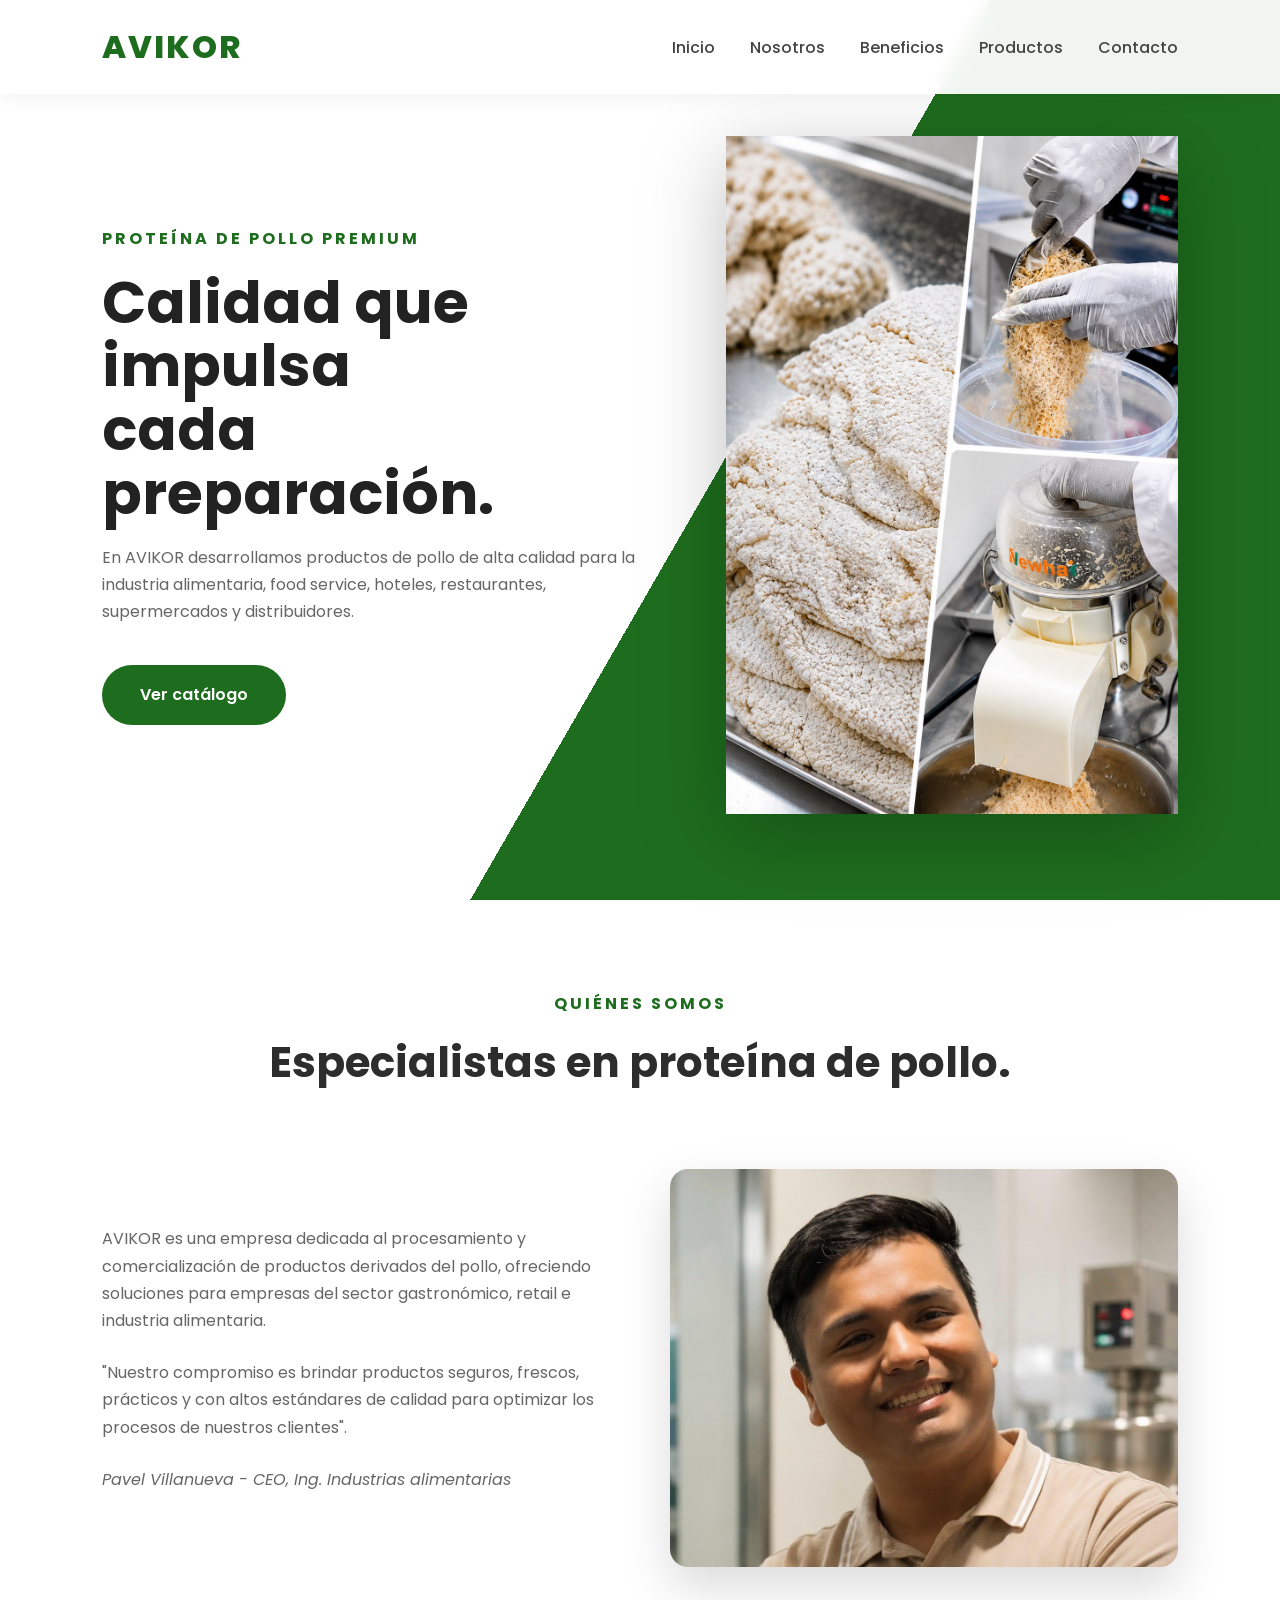
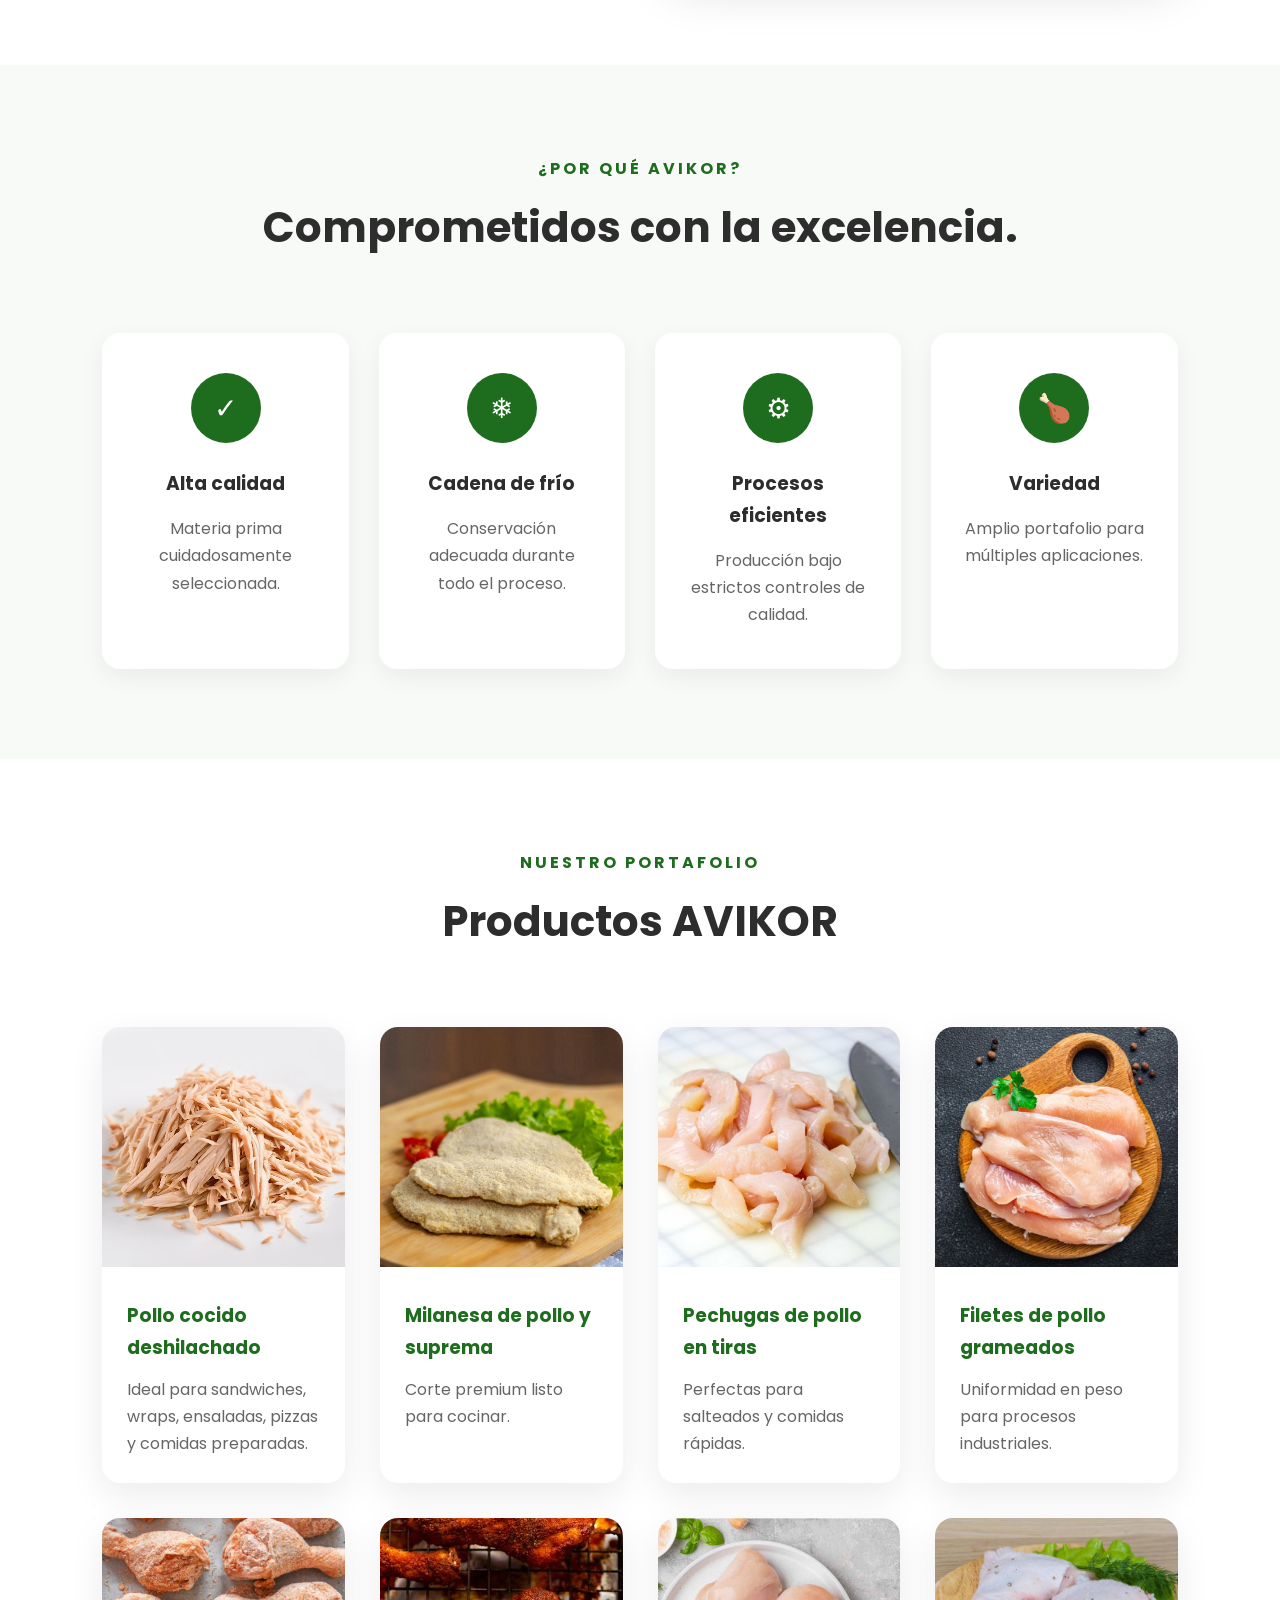
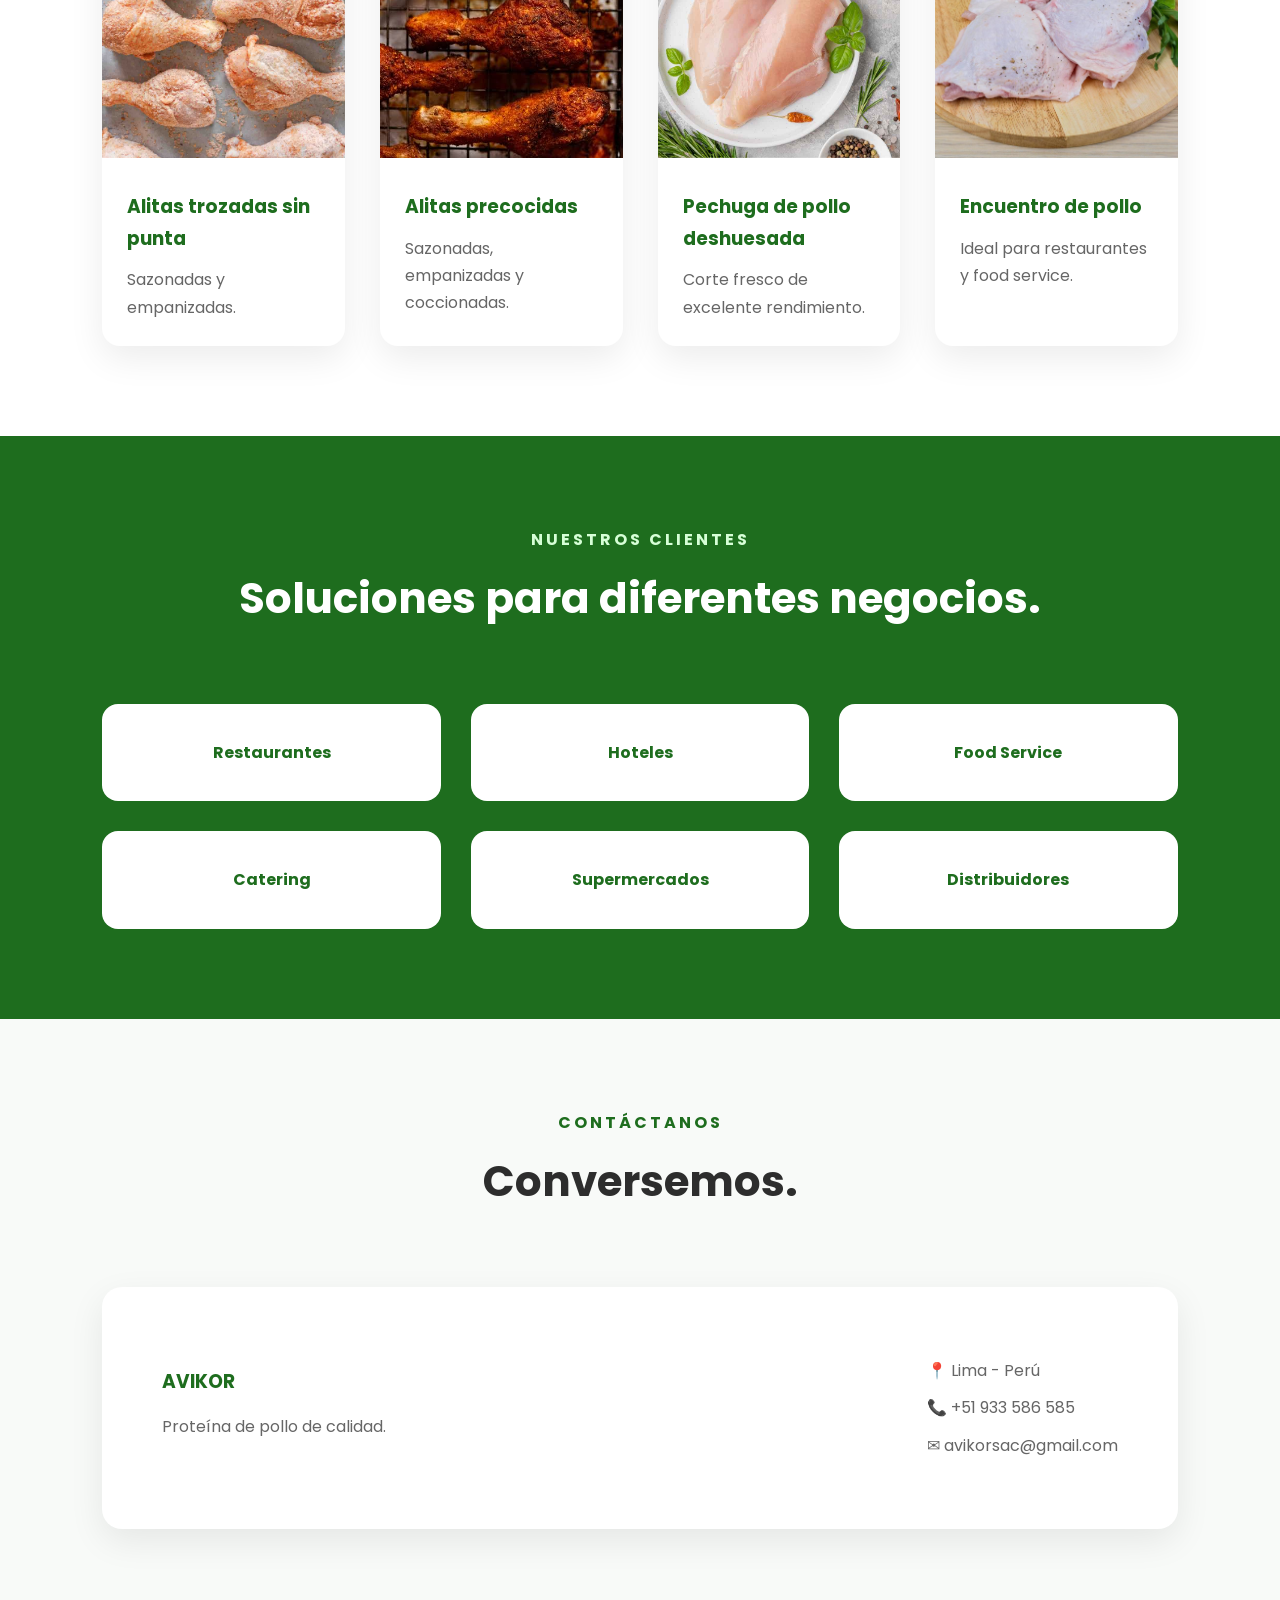
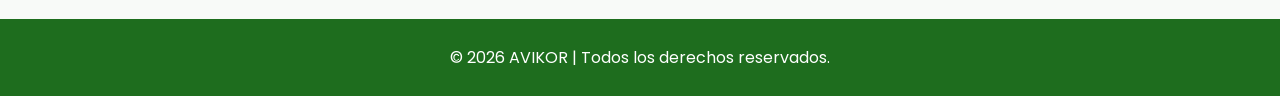
==== index.html @ 25966372 "Rename Index.html to index.html" ====
<!DOCTYPE html>
<html lang="es">

<head>
    <meta charset="UTF-8">
    <meta name="viewport" content="width=device-width, initial-scale=1.0">
    <title>AVIKOR | Catálogo Digital</title>

    <!-- CSS -->
    <link rel="stylesheet" href="style.css">

    <!-- Google Fonts -->
    <link rel="preconnect" href="https://fonts.googleapis.com">
    <link rel="preconnect" href="https://fonts.gstatic.com" crossorigin>

    <link href="https://fonts.googleapis.com/css2?family=Poppins:wght@300;400;500;600;700;800&display=swap"
        rel="stylesheet">
</head>

<body>

    <!--================ HEADER =================-->

    <header>

        <div class="logo">
            <h2>AVIKOR</h2>
        </div>

        <nav>
            <a href="#inicio">Inicio</a>
            <a href="#nosotros">Nosotros</a>
            <a href="#beneficios">Beneficios</a>
            <a href="#productos">Productos</a>
            <a href="#contacto">Contacto</a>
        </nav>

    </header>



    <!--================ HERO =================-->

    <section class="hero" id="inicio">

        <div class="hero-text">

            <span>PROTEÍNA DE POLLO PREMIUM</span>

            <h1>
                Calidad que impulsa<br>
                cada preparación.
            </h1>

            <p>

                En AVIKOR desarrollamos productos de pollo de alta calidad para la
                industria alimentaria, food service, hoteles, restaurantes,
                supermercados y distribuidores.

            </p>

            <a href="#productos" class="btn">
                Ver catálogo
            </a>

        </div>

        <div class="hero-image">

            <!-- Reemplazar por imagen -->
            <img src="images/collage avikor.jpeg" alt="Productos AVIKOR">

        </div>

    </section>



    <!--================ NOSOTROS =================-->

    <section class="about" id="nosotros">

        <div class="section-title">

            <span>QUIÉNES SOMOS</span>

            <h2>Especialistas en proteína de pollo.</h2>

        </div>

        <div class="about-content">

            <div>

                <p>

                    AVIKOR es una empresa dedicada al procesamiento y
                    comercialización de productos derivados del pollo,
                    ofreciendo soluciones para empresas del sector gastronómico,
                    retail e industria alimentaria.

                </p>

                <p>

                    "Nuestro compromiso es brindar productos seguros, frescos,
                    prácticos y con altos estándares de calidad para optimizar
                    los procesos de nuestros clientes".

                </p>

                 <p>

                        <em>Pavel Villanueva - CEO, Ing. Industrias alimentarias</em>

                </p>

            </div>

            <div class="about-image">

                <img src="images/CEO Avikor.jpeg" alt="AVIKOR">

            </div>

        </div>

    </section>



    <!--================ BENEFICIOS =================-->

    <section class="benefits" id="beneficios">

        <div class="section-title">

            <span>¿POR QUÉ AVIKOR?</span>

            <h2>Comprometidos con la excelencia.</h2>

        </div>

        <div class="benefits-grid">

            <div class="benefit-card">

                <div class="icon">✓</div>

                <h3>Alta calidad</h3>

                <p>
                    Materia prima cuidadosamente seleccionada.
                </p>

            </div>

            <div class="benefit-card">

                <div class="icon">❄</div>

                <h3>Cadena de frío</h3>

                <p>

                    Conservación adecuada durante todo el proceso.

                </p>

            </div>

            <div class="benefit-card">

                <div class="icon">⚙</div>

                <h3>Procesos eficientes</h3>

                <p>

                    Producción bajo estrictos controles de calidad.

                </p>

            </div>

            <div class="benefit-card">

                <div class="icon">🍗</div>

                <h3>Variedad</h3>

                <p>

                    Amplio portafolio para múltiples aplicaciones.

                </p>

            </div>

        </div>

    </section>



    <!--================ PRODUCTOS =================-->

    <section class="products" id="productos">

        <div class="section-title">

            <span>NUESTRO PORTAFOLIO</span>

            <h2>Productos AVIKOR</h2>

        </div>

        <div class="products-grid">


            <!-- PRODUCTO 1 -->

            <div class="product-card">

                <img src="images/pollo deshilachado.avif">

                <div class="product-info">

                    <h3>Pollo cocido deshilachado</h3>

                    <p>

                        Ideal para sandwiches, wraps, ensaladas,
                        pizzas y comidas preparadas.

                    </p>

                </div>

            </div>


            <!-- PRODUCTO 2 -->

            <div class="product-card">

                <img src="images/Milanesa y suprema.jpeg">

                <div class="product-info">

                    <h3>Milanesa de pollo y suprema</h3>

                    <p>

                        Corte premium listo para cocinar.

                    </p>

                </div>

            </div>


            <!-- PRODUCTO 3 -->

            <div class="product-card">

                <img src="images/pechuga en tiras.jpg">

                <div class="product-info">

                    <h3>Pechugas de pollo en tiras</h3>

                    <p>

                        Perfectas para salteados y comidas rápidas.

                    </p>

                </div>

            </div>


            <!-- PRODUCTO 4 -->

            <div class="product-card">

                <img src="images/filete de pollo.jpg">

                <div class="product-info">

                    <h3>Filetes de pollo grameados</h3>

                    <p>

                        Uniformidad en peso para procesos industriales.

                    </p>

                </div>

            </div>


            <!-- PRODUCTO 5 -->

            <div class="product-card">

                <img src="images/alitas sin punta empanizadas y  sazonadas.jpg">

                <div class="product-info">

                    <h3>Alitas trozadas sin punta</h3>

                    <p>

                        Sazonadas y empanizadas.

                    </p>

                </div>

            </div>


            <!-- PRODUCTO 6 -->

            <div class="product-card">

                <img src="images/alitas sin punta empanizadas, sazonadas y coccionadas.jpg">

                <div class="product-info">

                    <h3>Alitas precocidas</h3>

                    <p>

                        Sazonadas, empanizadas y coccionadas.

                    </p>

                </div>

            </div>


            <!-- PRODUCTO 7 -->

            <div class="product-card">

                <img src="images/pechuga de pollo deshuesada.jpg">

                <div class="product-info">

                    <h3>Pechuga de pollo deshuesada</h3>

                    <p>

                        Corte fresco de excelente rendimiento.

                    </p>

                </div>

            </div>


            <!-- PRODUCTO 8 -->

            <div class="product-card">

                <img src="images/encuentro de pollo.jpg">

                <div class="product-info">

                    <h3>Encuentro de pollo</h3>

                    <p>

                        Ideal para restaurantes y food service.

                    </p>

                </div>

            </div>


        </div>

    </section>



    <!--================ CLIENTES =================-->

    <section class="clients">

        <div class="section-title">

            <span>NUESTROS CLIENTES</span>

            <h2>Soluciones para diferentes negocios.</h2>

        </div>

        <div class="clients-grid">

            <div>Restaurantes</div>

            <div>Hoteles</div>

            <div>Food Service</div>

            <div>Catering</div>

            <div>Supermercados</div>

            <div>Distribuidores</div>

        </div>

    </section>



    <!--================ CONTACTO =================-->

    <section class="contact" id="contacto">

        <div class="section-title">

            <span>CONTÁCTANOS</span>

            <h2>Conversemos.</h2>

        </div>

        <div class="contact-box">

            <div>

                <h3>AVIKOR</h3>

                <p>Proteína de pollo de calidad.</p>

            </div>

            <div>

                <p>📍 Lima - Perú</p>

                <p>📞 +51 933 586 585</p>

                <p>✉ avikorsac@gmail.com</p>


            </div>

        </div>

    </section>



    <!--================ FOOTER =================-->

    <footer>

        © 2026 AVIKOR | Todos los derechos reservados.

    </footer>



</body>

</html>
---- style.css ----
/* ==========================================
   AVIKOR | CATÁLOGO DIGITAL
========================================== */

*{
    margin:0;
    padding:0;
    box-sizing:border-box;
}

html{
    scroll-behavior:smooth;
}

body{

    font-family:'Poppins',sans-serif;
    background:#ffffff;
    color:#2d2d2d;
    line-height:1.7;

}



/*================ HEADER =================*/

header{

    width:100%;
    position:fixed;
    top:0;
    left:0;

    display:flex;
    justify-content:space-between;
    align-items:center;

    padding:20px 8%;

    background:#ffffffee;
    backdrop-filter:blur(10px);

    z-index:999;

    box-shadow:0 3px 20px rgba(0,0,0,.06);

}

.logo h2{

    color:#1e6d1e;
    font-size:32px;
    font-weight:800;
    letter-spacing:2px;

}

nav{

    display:flex;
    gap:35px;

}

nav a{

    text-decoration:none;
    color:#444;
    font-weight:500;
    transition:.3s;

}

nav a:hover{

    color:#1e6d1e;

}



/*================ HERO =================*/

.hero{

    min-height:100vh;

    display:flex;
    align-items:center;
    justify-content:space-between;

    padding:120px 8% 70px;

    background:linear-gradient(120deg,#ffffff 55%,#1e6d1e 45%);

}

.hero-text{

    width:50%;

}

.hero-text span{

    color:#1e6d1e;
    font-weight:700;
    letter-spacing:3px;

}

.hero-text h1{

    margin:18px 0;

    font-size:58px;
    line-height:1.1;

    color:#222;

}

.hero-text p{

    max-width:600px;
    color:#666;
    margin-bottom:40px;

}

.btn{

    display:inline-block;

    padding:16px 38px;

    background:#1e6d1e;
    color:white;

    border-radius:50px;

    text-decoration:none;
    font-weight:600;

    transition:.35s;

}

.btn:hover{

    transform:translateY(-4px);

    background:#145114;

    box-shadow:0 15px 35px rgba(30,109,30,.35);

}

.hero-image{

    width:42%;
    display:flex;
    justify-content:center;

}

.hero-image img{

    width:100%;
    max-width:520px;

    filter:drop-shadow(0 20px 40px rgba(0,0,0,.25));

}



/*================ SECTION =================*/

section{

    padding:90px 8%;

}

.section-title{

    text-align:center;
    margin-bottom:70px;

}

.section-title span{

    color:#1e6d1e;

    letter-spacing:3px;

    font-weight:700;

}

.section-title h2{

    font-size:42px;
    margin-top:10px;

}



/*================ ABOUT =================*/

.about-content{

    display:grid;

    grid-template-columns:1fr 1fr;

    gap:60px;

    align-items:center;

}

.about-content p{

    margin-bottom:25px;
    color:#666;

}

.about-image img{

    width:100%;
    border-radius:18px;

    box-shadow:0 20px 50px rgba(0,0,0,.15);

}



/*================ BENEFITS =================*/

.benefits{

    background:#f8faf8;

}

.benefits-grid{

    display:grid;

    grid-template-columns:repeat(4,1fr);

    gap:30px;

}

.benefit-card{

    background:white;

    padding:40px 30px;

    border-radius:18px;

    text-align:center;

    transition:.35s;

    box-shadow:0 8px 25px rgba(0,0,0,.06);

}

.benefit-card:hover{

    transform:translateY(-12px);

}

.icon{

    width:70px;
    height:70px;

    margin:auto;

    background:#1e6d1e;

    color:white;

    border-radius:50%;

    display:flex;
    justify-content:center;
    align-items:center;

    font-size:28px;

    margin-bottom:25px;

}

.benefit-card h3{

    margin-bottom:15px;

}

.benefit-card p{

    color:#666;

}



/*================ PRODUCTS =================*/

.products{

    background:white;

}

.products-grid{

    display:grid;

    grid-template-columns:repeat(4,1fr);

    gap:35px;

}

.product-card{

    overflow:hidden;

    border-radius:18px;

    background:white;

    transition:.4s;

    box-shadow:0 12px 35px rgba(0,0,0,.08);

}

.product-card:hover{

    transform:translateY(-12px);

}

.product-card img{

    width:100%;
    height:240px;

    object-fit:cover;

}

.product-info{

    padding:25px;

}

.product-info h3{

    color:#1e6d1e;
    margin-bottom:12px;

}

.product-info p{

    color:#666;

}



/*================ CLIENTS =================*/

.clients{

    background:#1e6d1e;
    color:white;

}

.clients .section-title span{

    color:#d7ffd7;

}

.clients .section-title h2{

    color:white;

}

.clients-grid{

    display:grid;

    grid-template-columns:repeat(3,1fr);

    gap:30px;

}

.clients-grid div{

    background:white;

    color:#1e6d1e;

    font-weight:700;

    text-align:center;

    padding:35px;

    border-radius:16px;

    transition:.35s;

}

.clients-grid div:hover{

    transform:scale(1.05);

}



/*================ CONTACT =================*/

.contact{

    background:#f8faf8;

}

.contact-box{

    display:flex;

    justify-content:space-between;

    align-items:center;

    padding:60px;

    background:white;

    border-radius:20px;

    box-shadow:0 12px 35px rgba(0,0,0,.08);

}

.contact h3{

    color:#1e6d1e;

    margin-bottom:15px;

}

.contact p{

    color:#666;
    margin:10px 0;

}



/*================ FOOTER =================*/

footer{

    background:#1e6d1e;

    color:white;

    text-align:center;

    padding:25px;

}



/*================ RESPONSIVE =================*/

@media(max-width:1200px){

.products-grid{

grid-template-columns:repeat(2,1fr);

}

.benefits-grid{

grid-template-columns:repeat(2,1fr);

}

}

@media(max-width:900px){

header{

flex-direction:column;
gap:15px;

}

.hero{

flex-direction:column;

background:white;

text-align:center;

}

.hero-text{

width:100%;

}

.hero-image{

margin-top:60px;

width:85%;

}

.about-content{

grid-template-columns:1fr;

}

.contact-box{

flex-direction:column;

gap:40px;

text-align:center;

}

.clients-grid{

grid-template-columns:1fr;

}

}

@media(max-width:700px){

.products-grid{

grid-template-columns:1fr;

}

.benefits-grid{

grid-template-columns:1fr;

}

.hero-text h1{

font-size:40px;

}

.section-title h2{

font-size:32px;

}

nav{

flex-wrap:wrap;

justify-content:center;

}

}
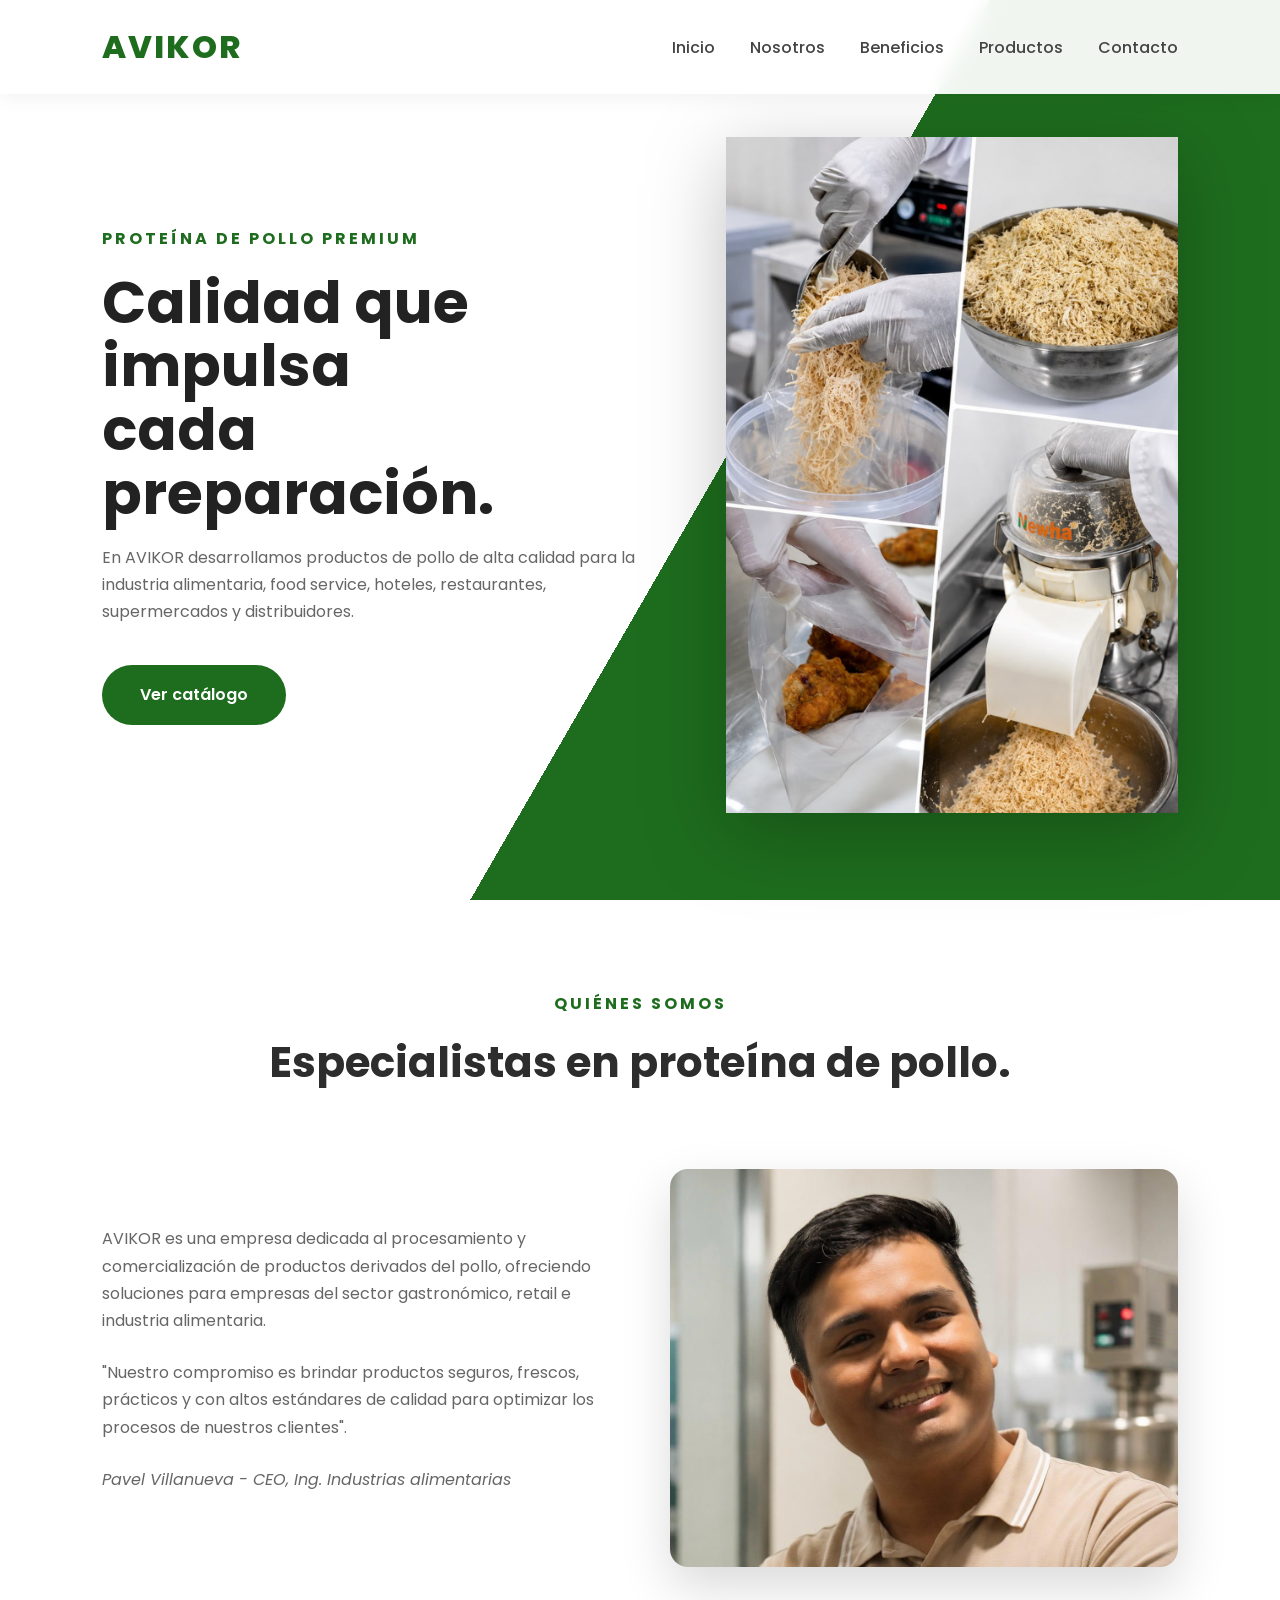
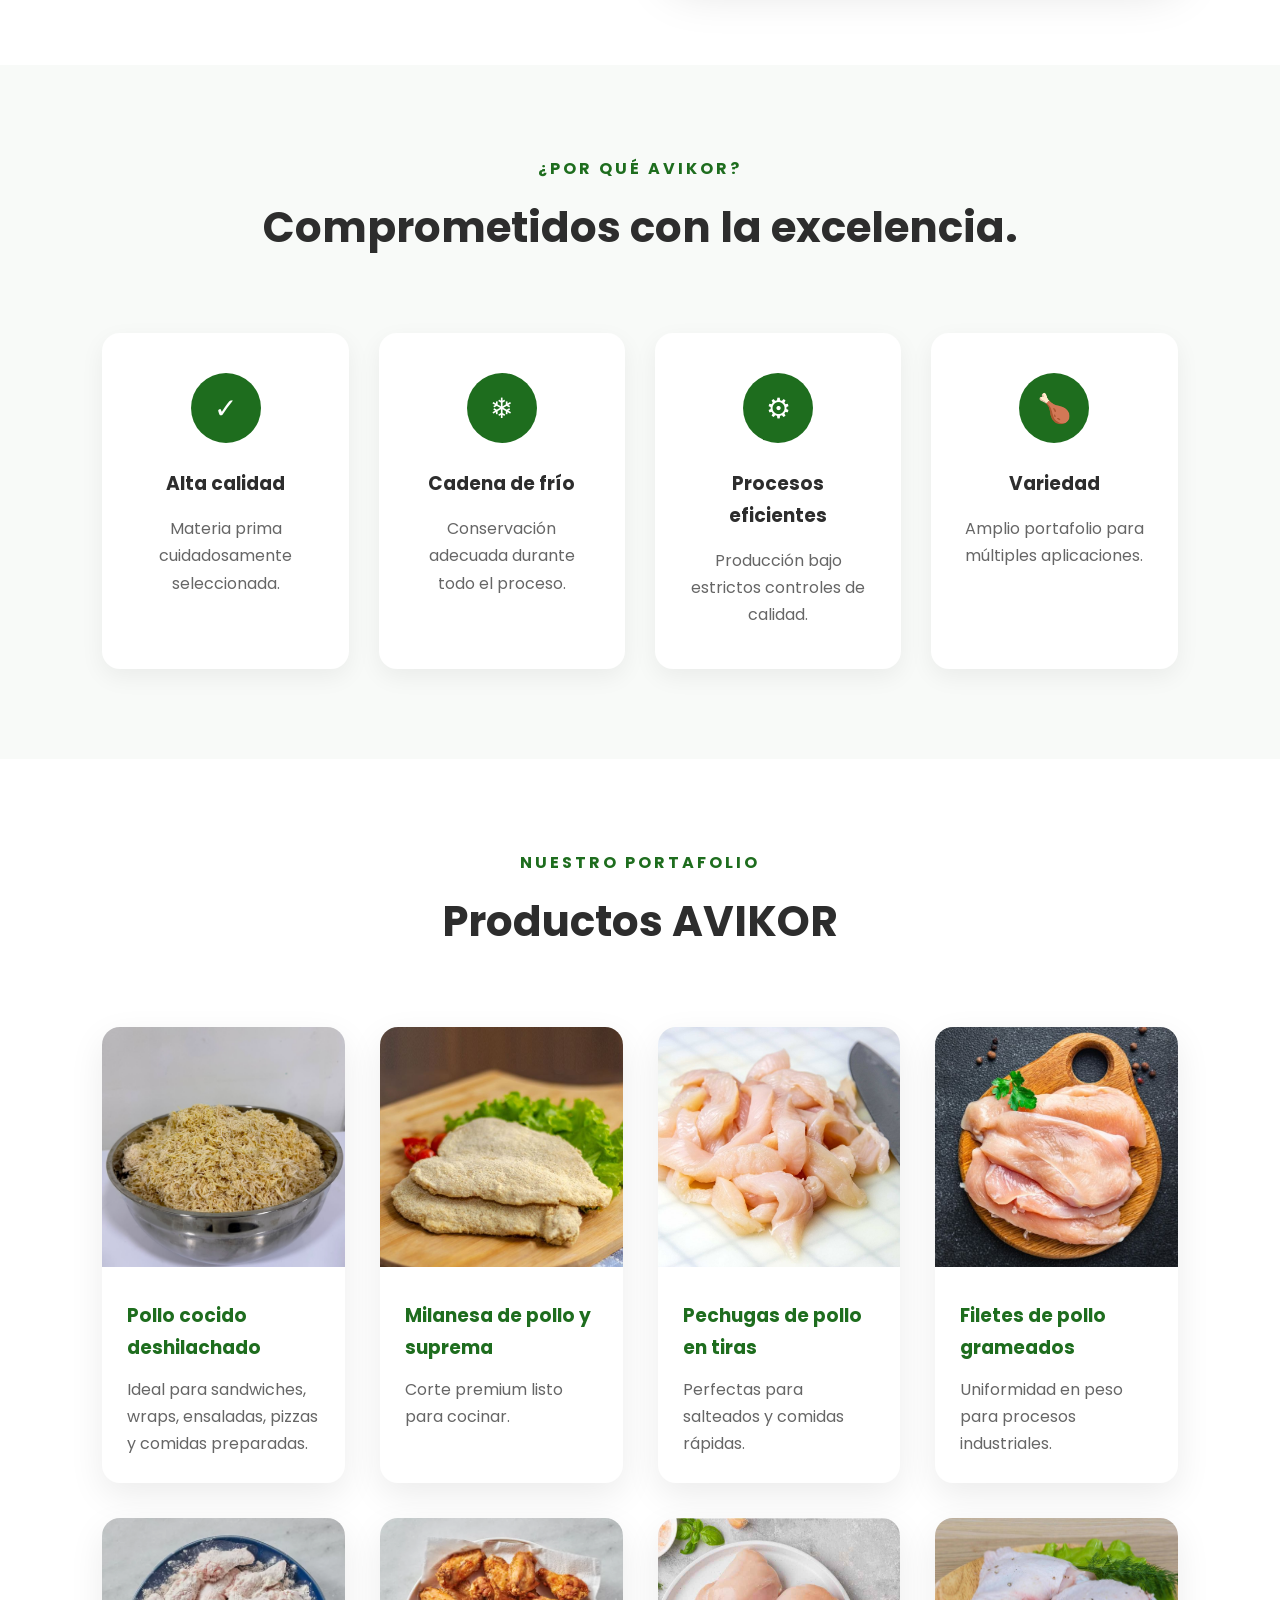
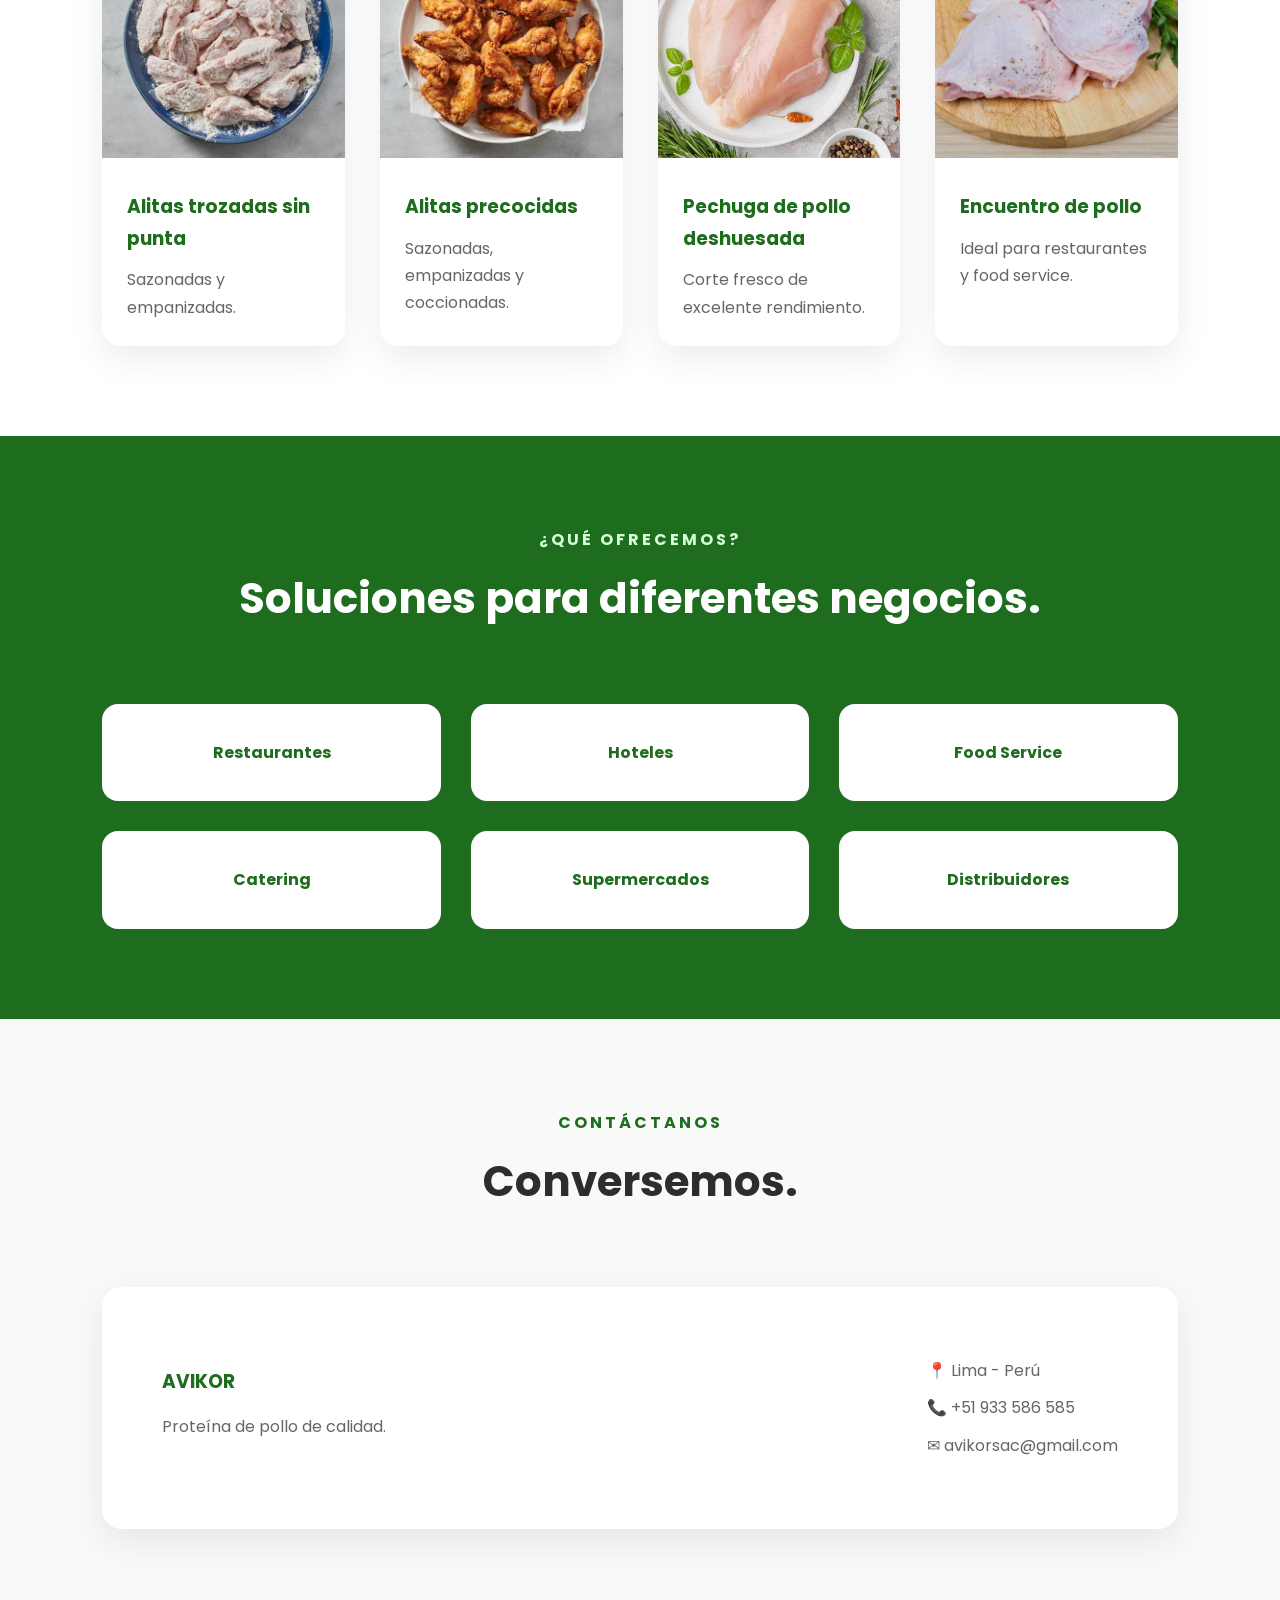
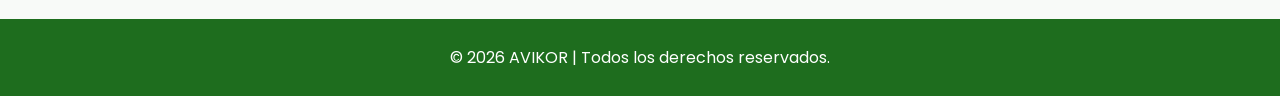
==== commit 01d7facd: "Rename Index.html to index.html" ====
--- a/index.html
+++ b/index.html
@@ -69,7 +69,7 @@
         <div class="hero-image">
 
             <!-- Reemplazar por imagen -->
-            <img src="images/collage avikor.jpeg" alt="Productos AVIKOR">
+            <img src="images/collage.png" alt="Productos AVIKOR">
 
         </div>
 
@@ -223,7 +223,7 @@
 
             <div class="product-card">
 
-                <img src="images/pollo deshilachado.avif">
+                <img src="images/pollito.jpeg">
 
                 <div class="product-info">
 
@@ -308,7 +308,7 @@
 
             <div class="product-card">
 
-                <img src="images/alitas sin punta empanizadas y  sazonadas.jpg">
+                <img src="images/empanizadas.webp">
 
                 <div class="product-info">
 
@@ -329,7 +329,7 @@
 
             <div class="product-card">
 
-                <img src="images/alitas sin punta empanizadas, sazonadas y coccionadas.jpg">
+                <img src="images/deep fried.webp">
 
                 <div class="product-info">
 
@@ -400,7 +400,7 @@
 
         <div class="section-title">
 
-            <span>NUESTROS CLIENTES</span>
+            <span>¿QUÉ OFRECEMOS?</span>
 
             <h2>Soluciones para diferentes negocios.</h2>
 
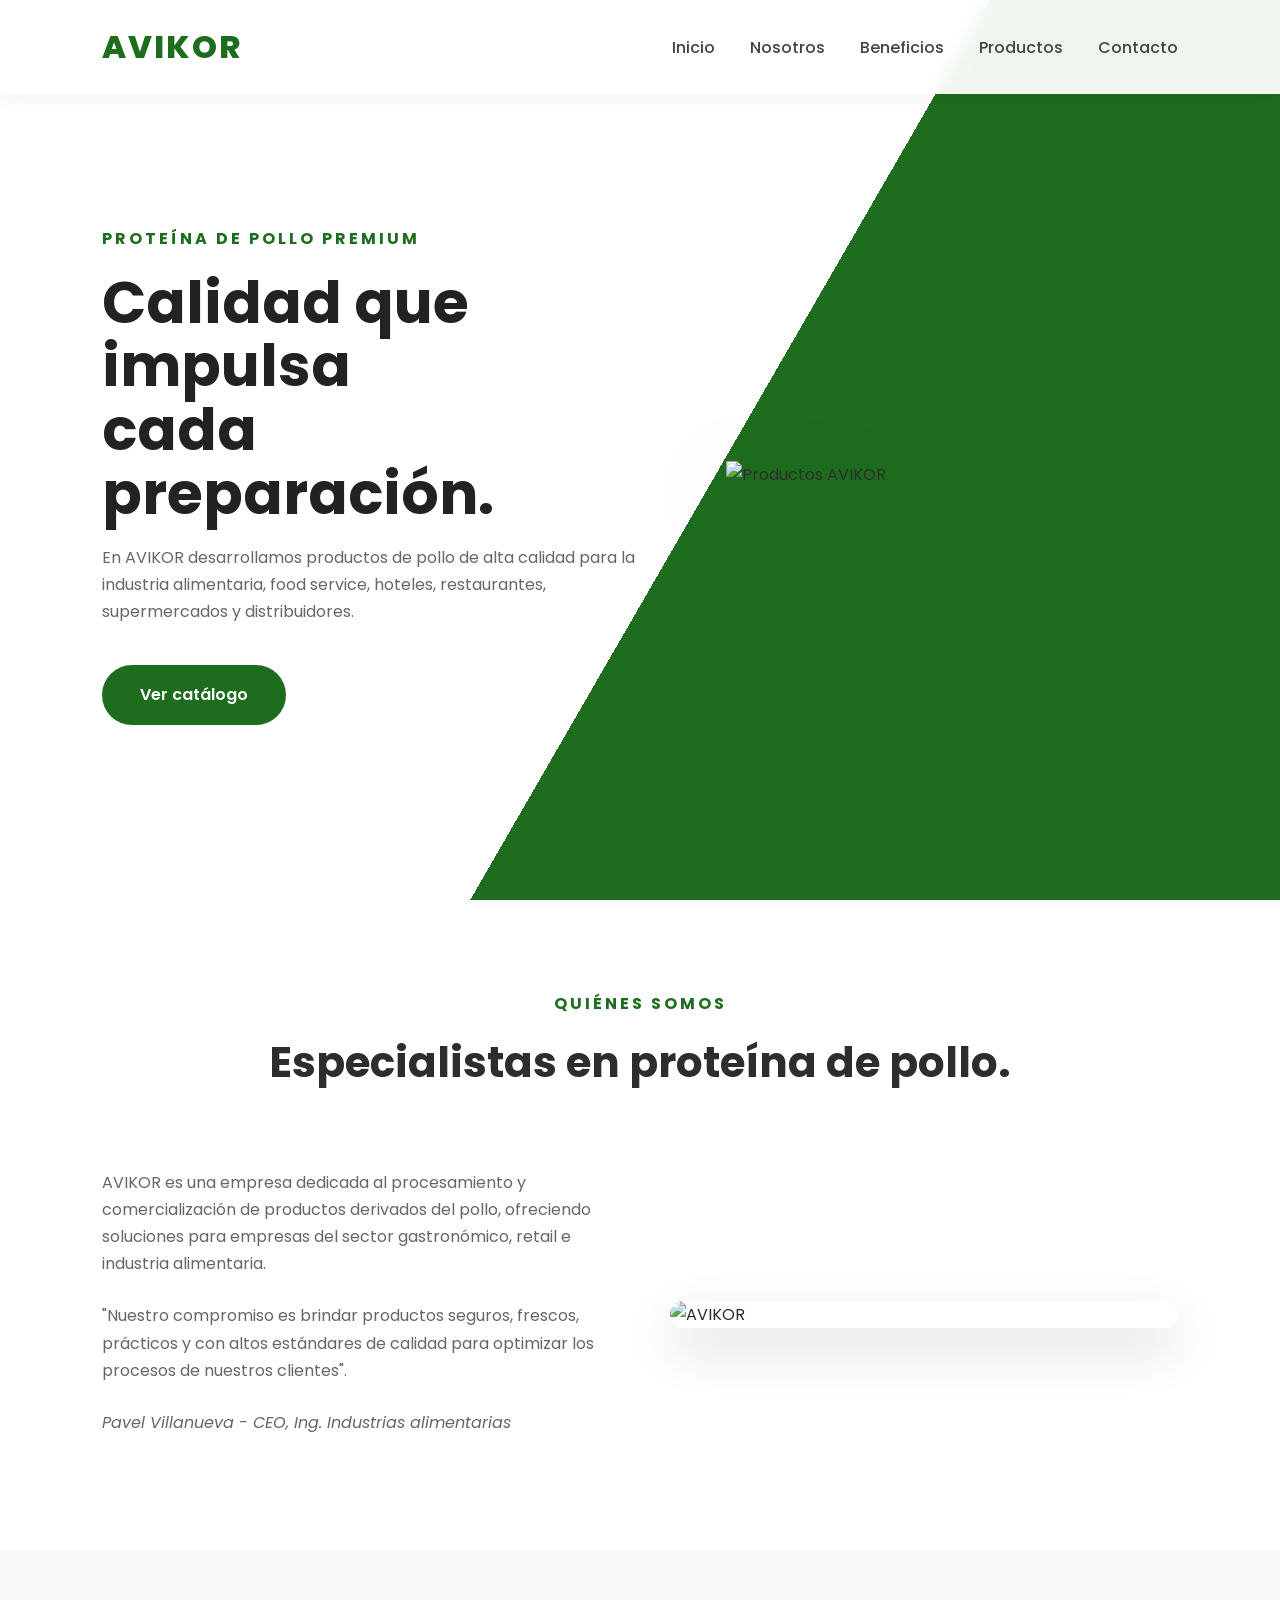
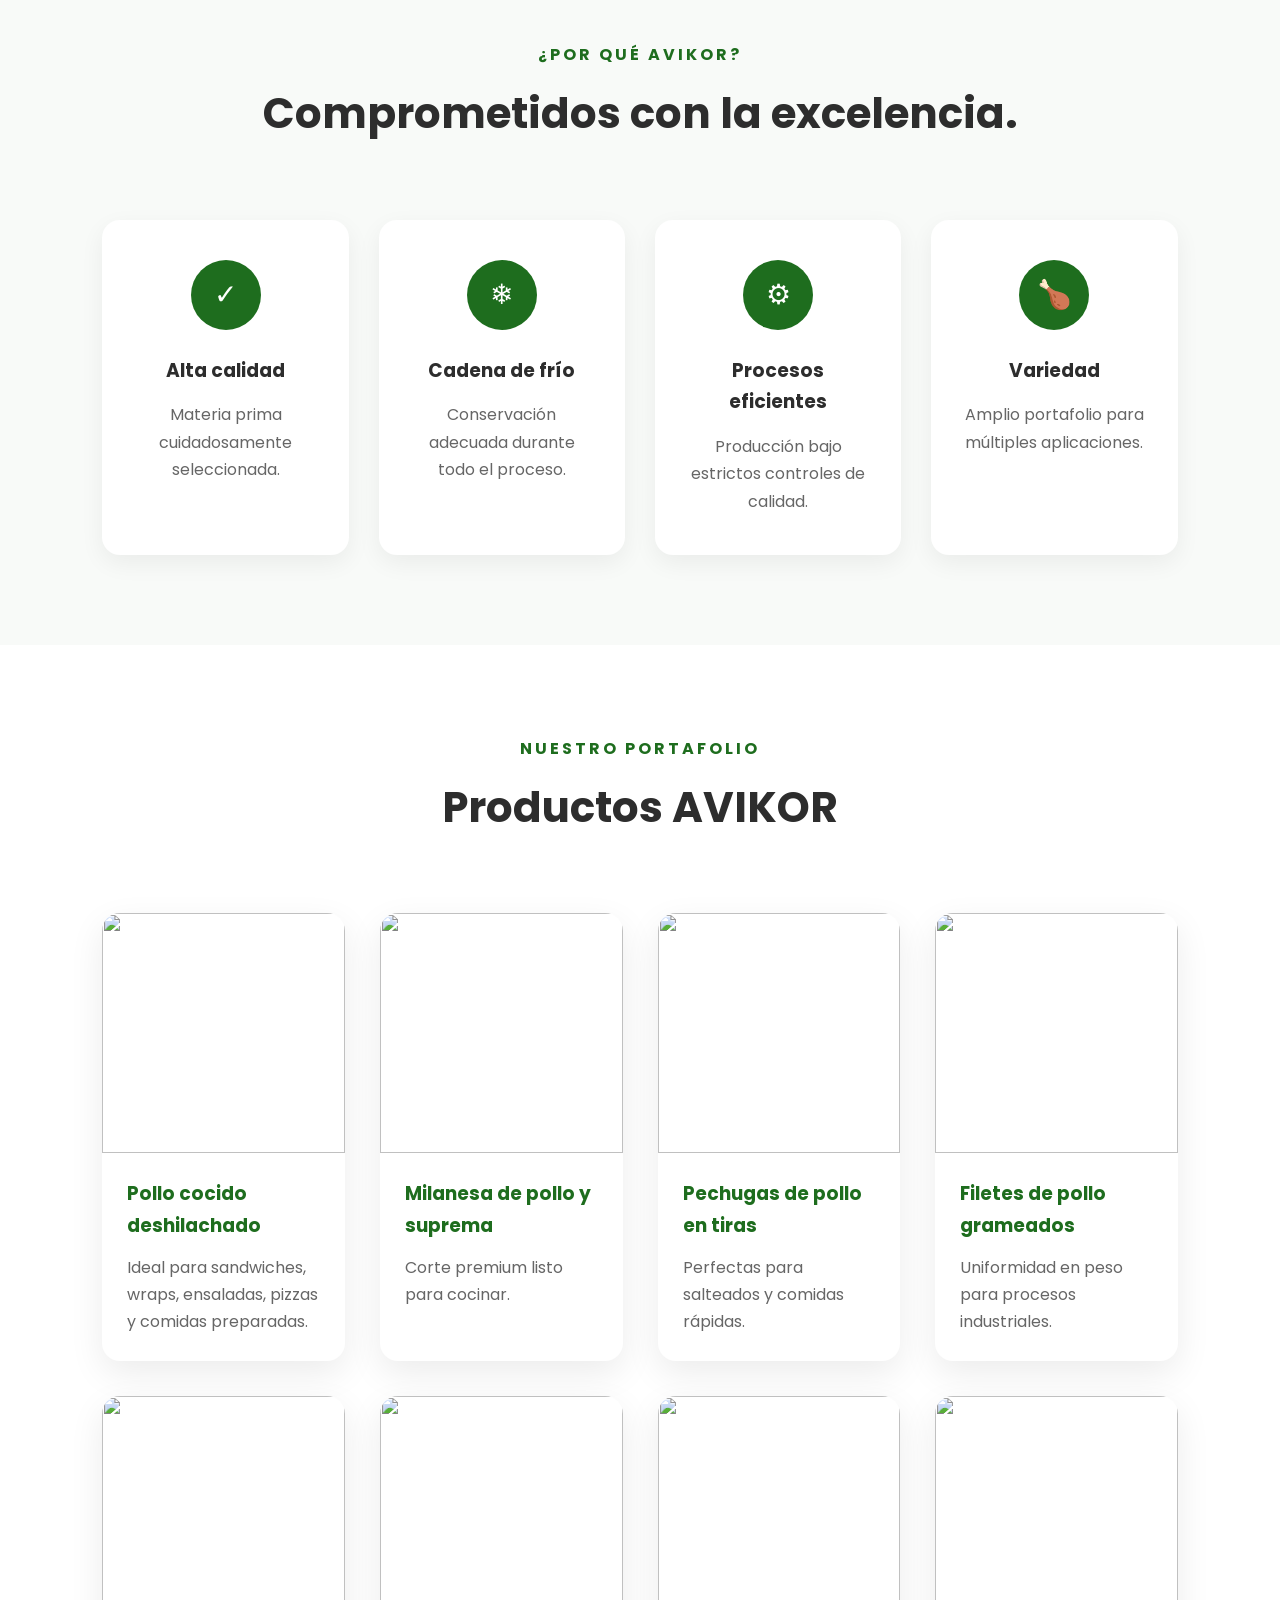
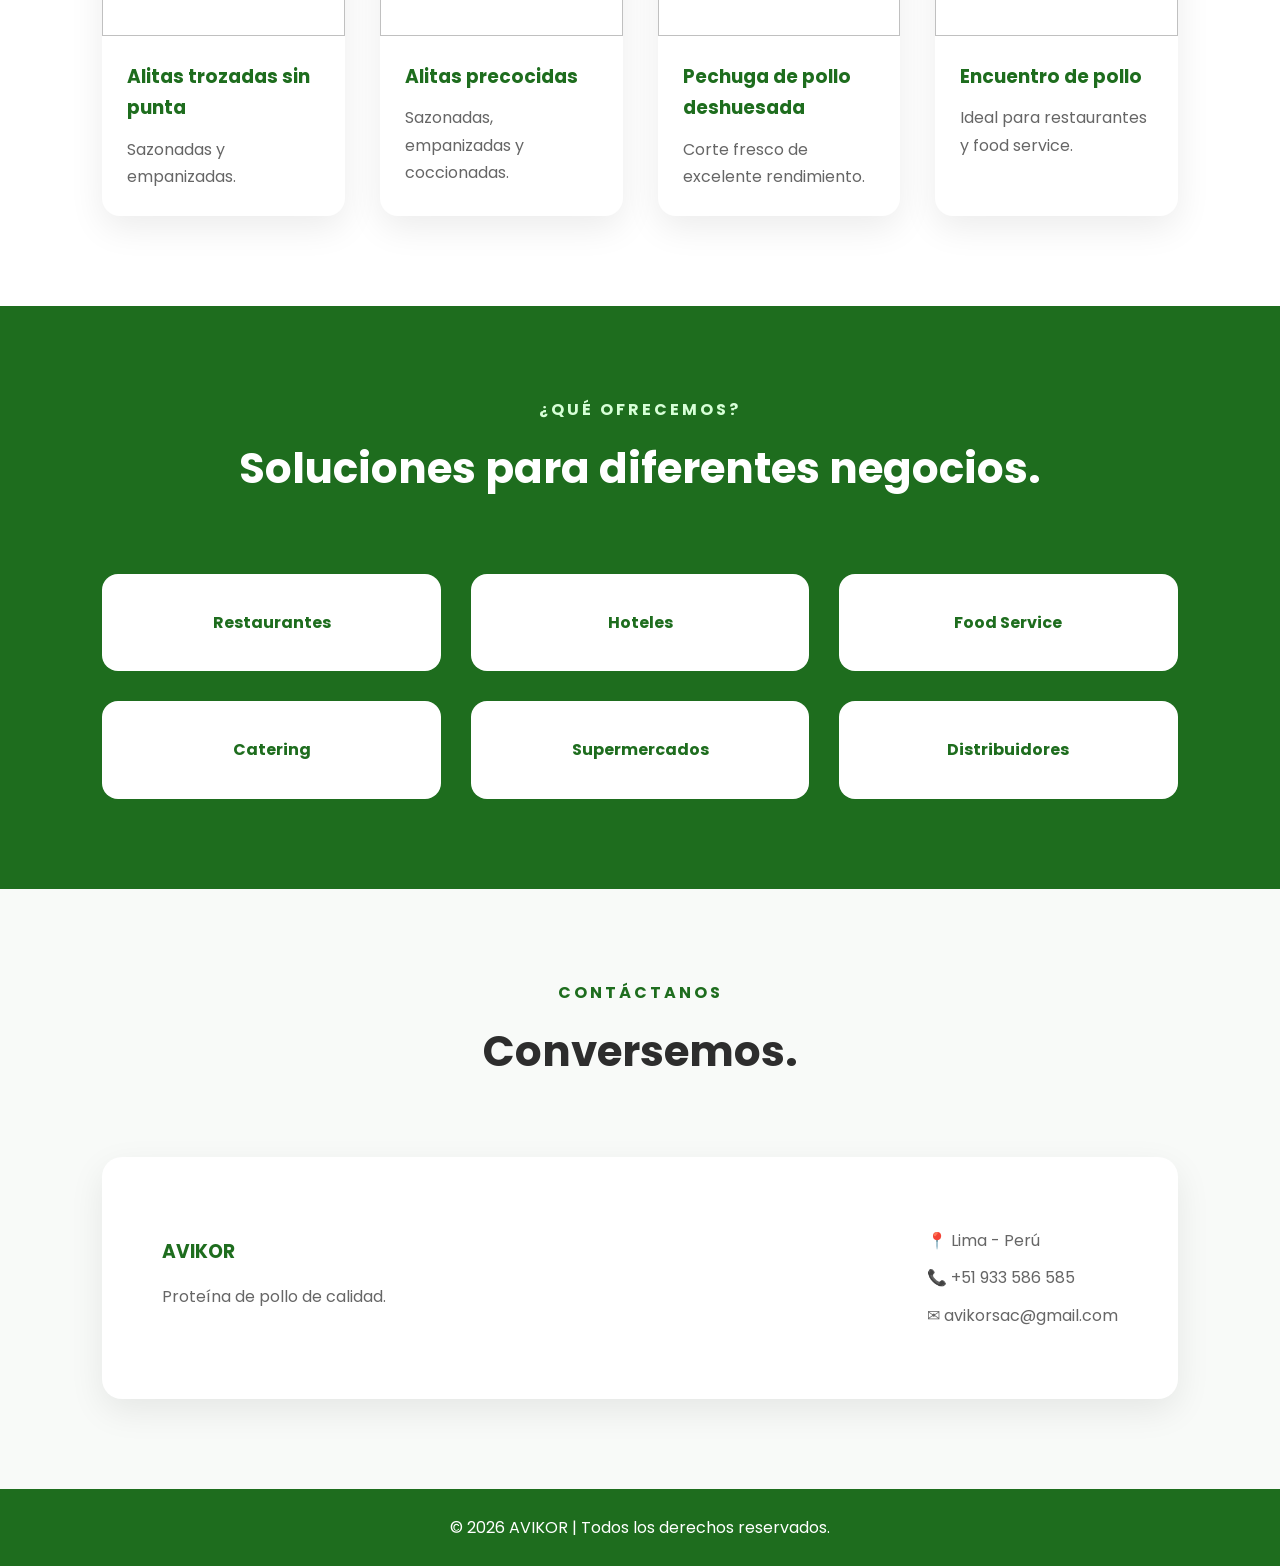
==== commit abdb3b44: "Add files via upload" ====
--- a/index.html
+++ b/index.html
@@ -1,480 +1,508 @@
-<!DOCTYPE html>
-<html lang="es">
-
-<head>
-    <meta charset="UTF-8">
-    <meta name="viewport" content="width=device-width, initial-scale=1.0">
-    <title>AVIKOR | Catálogo Digital</title>
-
-    <!-- CSS -->
-    <link rel="stylesheet" href="style.css">
-
-    <!-- Google Fonts -->
-    <link rel="preconnect" href="https://fonts.googleapis.com">
-    <link rel="preconnect" href="https://fonts.gstatic.com" crossorigin>
-
-    <link href="https://fonts.googleapis.com/css2?family=Poppins:wght@300;400;500;600;700;800&display=swap"
-        rel="stylesheet">
-</head>
-
-<body>
-
-    <!--================ HEADER =================-->
-
-    <header>
-
-        <div class="logo">
-            <h2>AVIKOR</h2>
-        </div>
-
-        <nav>
-            <a href="#inicio">Inicio</a>
-            <a href="#nosotros">Nosotros</a>
-            <a href="#beneficios">Beneficios</a>
-            <a href="#productos">Productos</a>
-            <a href="#contacto">Contacto</a>
-        </nav>
-
-    </header>
-
-
-
-    <!--================ HERO =================-->
-
-    <section class="hero" id="inicio">
-
-        <div class="hero-text">
-
-            <span>PROTEÍNA DE POLLO PREMIUM</span>
-
-            <h1>
-                Calidad que impulsa<br>
-                cada preparación.
-            </h1>
-
-            <p>
-
-                En AVIKOR desarrollamos productos de pollo de alta calidad para la
-                industria alimentaria, food service, hoteles, restaurantes,
-                supermercados y distribuidores.
-
-            </p>
-
-            <a href="#productos" class="btn">
-                Ver catálogo
-            </a>
-
-        </div>
-
-        <div class="hero-image">
-
-            <!-- Reemplazar por imagen -->
-            <img src="images/collage.png" alt="Productos AVIKOR">
-
-        </div>
-
-    </section>
-
-
-
-    <!--================ NOSOTROS =================-->
-
-    <section class="about" id="nosotros">
-
-        <div class="section-title">
-
-            <span>QUIÉNES SOMOS</span>
-
-            <h2>Especialistas en proteína de pollo.</h2>
-
-        </div>
-
-        <div class="about-content">
-
-            <div>
-
-                <p>
-
-                    AVIKOR es una empresa dedicada al procesamiento y
-                    comercialización de productos derivados del pollo,
-                    ofreciendo soluciones para empresas del sector gastronómico,
-                    retail e industria alimentaria.
-
-                </p>
-
-                <p>
-
-                    "Nuestro compromiso es brindar productos seguros, frescos,
-                    prácticos y con altos estándares de calidad para optimizar
-                    los procesos de nuestros clientes".
-
-                </p>
-
-                 <p>
-
-                        <em>Pavel Villanueva - CEO, Ing. Industrias alimentarias</em>
-
-                </p>
-
-            </div>
-
-            <div class="about-image">
-
-                <img src="images/CEO Avikor.jpeg" alt="AVIKOR">
-
-            </div>
-
-        </div>
-
-    </section>
-
-
-
-    <!--================ BENEFICIOS =================-->
-
-    <section class="benefits" id="beneficios">
-
-        <div class="section-title">
-
-            <span>¿POR QUÉ AVIKOR?</span>
-
-            <h2>Comprometidos con la excelencia.</h2>
-
-        </div>
-
-        <div class="benefits-grid">
-
-            <div class="benefit-card">
-
-                <div class="icon">✓</div>
-
-                <h3>Alta calidad</h3>
-
-                <p>
-                    Materia prima cuidadosamente seleccionada.
-                </p>
-
-            </div>
-
-            <div class="benefit-card">
-
-                <div class="icon">❄</div>
-
-                <h3>Cadena de frío</h3>
-
-                <p>
-
-                    Conservación adecuada durante todo el proceso.
-
-                </p>
-
-            </div>
-
-            <div class="benefit-card">
-
-                <div class="icon">⚙</div>
-
-                <h3>Procesos eficientes</h3>
-
-                <p>
-
-                    Producción bajo estrictos controles de calidad.
-
-                </p>
-
-            </div>
-
-            <div class="benefit-card">
-
-                <div class="icon">🍗</div>
-
-                <h3>Variedad</h3>
-
-                <p>
-
-                    Amplio portafolio para múltiples aplicaciones.
-
-                </p>
-
-            </div>
-
-        </div>
-
-    </section>
-
-
-
-    <!--================ PRODUCTOS =================-->
-
-    <section class="products" id="productos">
-
-        <div class="section-title">
-
-            <span>NUESTRO PORTAFOLIO</span>
-
-            <h2>Productos AVIKOR</h2>
-
-        </div>
-
-        <div class="products-grid">
-
-
-            <!-- PRODUCTO 1 -->
-
-            <div class="product-card">
-
-                <img src="images/pollito.jpeg">
-
-                <div class="product-info">
-
-                    <h3>Pollo cocido deshilachado</h3>
-
-                    <p>
-
-                        Ideal para sandwiches, wraps, ensaladas,
-                        pizzas y comidas preparadas.
-
-                    </p>
-
-                </div>
-
-            </div>
-
-
-            <!-- PRODUCTO 2 -->
-
-            <div class="product-card">
-
-                <img src="images/Milanesa y suprema.jpeg">
-
-                <div class="product-info">
-
-                    <h3>Milanesa de pollo y suprema</h3>
-
-                    <p>
-
-                        Corte premium listo para cocinar.
-
-                    </p>
-
-                </div>
-
-            </div>
-
-
-            <!-- PRODUCTO 3 -->
-
-            <div class="product-card">
-
-                <img src="images/pechuga en tiras.jpg">
-
-                <div class="product-info">
-
-                    <h3>Pechugas de pollo en tiras</h3>
-
-                    <p>
-
-                        Perfectas para salteados y comidas rápidas.
-
-                    </p>
-
-                </div>
-
-            </div>
-
-
-            <!-- PRODUCTO 4 -->
-
-            <div class="product-card">
-
-                <img src="images/filete de pollo.jpg">
-
-                <div class="product-info">
-
-                    <h3>Filetes de pollo grameados</h3>
-
-                    <p>
-
-                        Uniformidad en peso para procesos industriales.
-
-                    </p>
-
-                </div>
-
-            </div>
-
-
-            <!-- PRODUCTO 5 -->
-
-            <div class="product-card">
-
-                <img src="images/empanizadas.webp">
-
-                <div class="product-info">
-
-                    <h3>Alitas trozadas sin punta</h3>
-
-                    <p>
-
-                        Sazonadas y empanizadas.
-
-                    </p>
-
-                </div>
-
-            </div>
-
-
-            <!-- PRODUCTO 6 -->
-
-            <div class="product-card">
-
-                <img src="images/deep fried.webp">
-
-                <div class="product-info">
-
-                    <h3>Alitas precocidas</h3>
-
-                    <p>
-
-                        Sazonadas, empanizadas y coccionadas.
-
-                    </p>
-
-                </div>
-
-            </div>
-
-
-            <!-- PRODUCTO 7 -->
-
-            <div class="product-card">
-
-                <img src="images/pechuga de pollo deshuesada.jpg">
-
-                <div class="product-info">
-
-                    <h3>Pechuga de pollo deshuesada</h3>
-
-                    <p>
-
-                        Corte fresco de excelente rendimiento.
-
-                    </p>
-
-                </div>
-
-            </div>
-
-
-            <!-- PRODUCTO 8 -->
-
-            <div class="product-card">
-
-                <img src="images/encuentro de pollo.jpg">
-
-                <div class="product-info">
-
-                    <h3>Encuentro de pollo</h3>
-
-                    <p>
-
-                        Ideal para restaurantes y food service.
-
-                    </p>
-
-                </div>
-
-            </div>
-
-
-        </div>
-
-    </section>
-
-
-
-    <!--================ CLIENTES =================-->
-
-    <section class="clients">
-
-        <div class="section-title">
-
-            <span>¿QUÉ OFRECEMOS?</span>
-
-            <h2>Soluciones para diferentes negocios.</h2>
-
-        </div>
-
-        <div class="clients-grid">
-
-            <div>Restaurantes</div>
-
-            <div>Hoteles</div>
-
-            <div>Food Service</div>
-
-            <div>Catering</div>
-
-            <div>Supermercados</div>
-
-            <div>Distribuidores</div>
-
-        </div>
-
-    </section>
-
-
-
-    <!--================ CONTACTO =================-->
-
-    <section class="contact" id="contacto">
-
-        <div class="section-title">
-
-            <span>CONTÁCTANOS</span>
-
-            <h2>Conversemos.</h2>
-
-        </div>
-
-        <div class="contact-box">
-
-            <div>
-
-                <h3>AVIKOR</h3>
-
-                <p>Proteína de pollo de calidad.</p>
-
-            </div>
-
-            <div>
-
-                <p>📍 Lima - Perú</p>
-
-                <p>📞 +51 933 586 585</p>
-
-                <p>✉ avikorsac@gmail.com</p>
-
-
-            </div>
-
-        </div>
-
-    </section>
-
-
-
-    <!--================ FOOTER =================-->
-
-    <footer>
-
-        © 2026 AVIKOR | Todos los derechos reservados.
-
-    </footer>
-
-
-
-</body>
-
-</html>
+<!DOCTYPE html>
+<html lang="es">
+
+<head>
+    <meta charset="UTF-8">
+    <meta name="viewport" content="width=device-width, initial-scale=1.0">
+    <title>AVIKOR | Catálogo Digital</title>
+
+    <!-- CSS -->
+    <link rel="stylesheet" href="style.css">
+
+    <!-- Google Fonts -->
+    <link rel="preconnect" href="https://fonts.googleapis.com">
+    <link rel="preconnect" href="https://fonts.gstatic.com" crossorigin>
+
+    <link href="https://fonts.googleapis.com/css2?family=Poppins:wght@300;400;500;600;700;800&display=swap"
+        rel="stylesheet">
+</head>
+
+<body>
+
+    <!--================ HEADER =================-->
+
+    <header>
+
+        <div class="logo">
+            <h2>AVIKOR</h2>
+        </div>
+
+        <button class="menu-toggle" aria-label="Abrir menú" aria-expanded="false" aria-controls="main-nav">
+            <span></span>
+            <span></span>
+            <span></span>
+        </button>
+
+        <nav id="main-nav">
+            <a href="#inicio">Inicio</a>
+            <a href="#nosotros">Nosotros</a>
+            <a href="#beneficios">Beneficios</a>
+            <a href="#productos">Productos</a>
+            <a href="#contacto">Contacto</a>
+        </nav>
+
+    </header>
+
+
+
+    <!--================ HERO =================-->
+
+    <section class="hero" id="inicio">
+
+        <div class="hero-text">
+
+            <span>PROTEÍNA DE POLLO PREMIUM</span>
+
+            <h1>
+                Calidad que impulsa<br>
+                cada preparación.
+            </h1>
+
+            <p>
+
+                En AVIKOR desarrollamos productos de pollo de alta calidad para la
+                industria alimentaria, food service, hoteles, restaurantes,
+                supermercados y distribuidores.
+
+            </p>
+
+            <a href="#productos" class="btn">
+                Ver catálogo
+            </a>
+
+        </div>
+
+        <div class="hero-image">
+
+            <!-- Reemplazar por imagen -->
+            <img src="images/collage.png" alt="Productos AVIKOR">
+
+        </div>
+
+    </section>
+
+
+
+    <!--================ NOSOTROS =================-->
+
+    <section class="about" id="nosotros">
+
+        <div class="section-title">
+
+            <span>QUIÉNES SOMOS</span>
+
+            <h2>Especialistas en proteína de pollo.</h2>
+
+        </div>
+
+        <div class="about-content">
+
+            <div>
+
+                <p>
+
+                    AVIKOR es una empresa dedicada al procesamiento y
+                    comercialización de productos derivados del pollo,
+                    ofreciendo soluciones para empresas del sector gastronómico,
+                    retail e industria alimentaria.
+
+                </p>
+
+                <p>
+
+                    "Nuestro compromiso es brindar productos seguros, frescos,
+                    prácticos y con altos estándares de calidad para optimizar
+                    los procesos de nuestros clientes".
+
+                </p>
+
+                 <p>
+
+                        <em>Pavel Villanueva - CEO, Ing. Industrias alimentarias</em>
+
+                </p>
+
+            </div>
+
+            <div class="about-image">
+
+                <img src="images/CEO Avikor.jpeg" alt="AVIKOR">
+
+            </div>
+
+        </div>
+
+    </section>
+
+
+
+    <!--================ BENEFICIOS =================-->
+
+    <section class="benefits" id="beneficios">
+
+        <div class="section-title">
+
+            <span>¿POR QUÉ AVIKOR?</span>
+
+            <h2>Comprometidos con la excelencia.</h2>
+
+        </div>
+
+        <div class="benefits-grid">
+
+            <div class="benefit-card">
+
+                <div class="icon">✓</div>
+
+                <h3>Alta calidad</h3>
+
+                <p>
+                    Materia prima cuidadosamente seleccionada.
+                </p>
+
+            </div>
+
+            <div class="benefit-card">
+
+                <div class="icon">❄</div>
+
+                <h3>Cadena de frío</h3>
+
+                <p>
+
+                    Conservación adecuada durante todo el proceso.
+
+                </p>
+
+            </div>
+
+            <div class="benefit-card">
+
+                <div class="icon">⚙</div>
+
+                <h3>Procesos eficientes</h3>
+
+                <p>
+
+                    Producción bajo estrictos controles de calidad.
+
+                </p>
+
+            </div>
+
+            <div class="benefit-card">
+
+                <div class="icon">🍗</div>
+
+                <h3>Variedad</h3>
+
+                <p>
+
+                    Amplio portafolio para múltiples aplicaciones.
+
+                </p>
+
+            </div>
+
+        </div>
+
+    </section>
+
+
+
+    <!--================ PRODUCTOS =================-->
+
+    <section class="products" id="productos">
+
+        <div class="section-title">
+
+            <span>NUESTRO PORTAFOLIO</span>
+
+            <h2>Productos AVIKOR</h2>
+
+        </div>
+
+        <div class="products-grid">
+
+
+            <!-- PRODUCTO 1 -->
+
+            <div class="product-card">
+
+                <img src="images/pollito.jpeg">
+
+                <div class="product-info">
+
+                    <h3>Pollo cocido deshilachado</h3>
+
+                    <p>
+
+                        Ideal para sandwiches, wraps, ensaladas,
+                        pizzas y comidas preparadas.
+
+                    </p>
+
+                </div>
+
+            </div>
+
+
+            <!-- PRODUCTO 2 -->
+
+            <div class="product-card">
+
+                <img src="images/Milanesa y suprema.jpeg">
+
+                <div class="product-info">
+
+                    <h3>Milanesa de pollo y suprema</h3>
+
+                    <p>
+
+                        Corte premium listo para cocinar.
+
+                    </p>
+
+                </div>
+
+            </div>
+
+
+            <!-- PRODUCTO 3 -->
+
+            <div class="product-card">
+
+                <img src="images/pechuga en tiras.jpg">
+
+                <div class="product-info">
+
+                    <h3>Pechugas de pollo en tiras</h3>
+
+                    <p>
+
+                        Perfectas para salteados y comidas rápidas.
+
+                    </p>
+
+                </div>
+
+            </div>
+
+
+            <!-- PRODUCTO 4 -->
+
+            <div class="product-card">
+
+                <img src="images/filete de pollo.jpg">
+
+                <div class="product-info">
+
+                    <h3>Filetes de pollo grameados</h3>
+
+                    <p>
+
+                        Uniformidad en peso para procesos industriales.
+
+                    </p>
+
+                </div>
+
+            </div>
+
+
+            <!-- PRODUCTO 5 -->
+
+            <div class="product-card">
+
+                <img src="images/empanizadas.webp">
+
+                <div class="product-info">
+
+                    <h3>Alitas trozadas sin punta</h3>
+
+                    <p>
+
+                        Sazonadas y empanizadas.
+
+                    </p>
+
+                </div>
+
+            </div>
+
+
+            <!-- PRODUCTO 6 -->
+
+            <div class="product-card">
+
+                <img src="images/deep fried.webp">
+
+                <div class="product-info">
+
+                    <h3>Alitas precocidas</h3>
+
+                    <p>
+
+                        Sazonadas, empanizadas y coccionadas.
+
+                    </p>
+
+                </div>
+
+            </div>
+
+
+            <!-- PRODUCTO 7 -->
+
+            <div class="product-card">
+
+                <img src="images/pechuga de pollo deshuesada.jpg">
+
+                <div class="product-info">
+
+                    <h3>Pechuga de pollo deshuesada</h3>
+
+                    <p>
+
+                        Corte fresco de excelente rendimiento.
+
+                    </p>
+
+                </div>
+
+            </div>
+
+
+            <!-- PRODUCTO 8 -->
+
+            <div class="product-card">
+
+                <img src="images/encuentro de pollo.jpg">
+
+                <div class="product-info">
+
+                    <h3>Encuentro de pollo</h3>
+
+                    <p>
+
+                        Ideal para restaurantes y food service.
+
+                    </p>
+
+                </div>
+
+            </div>
+
+
+        </div>
+
+    </section>
+
+
+
+    <!--================ CLIENTES =================-->
+
+    <section class="clients">
+
+        <div class="section-title">
+
+            <span>¿QUÉ OFRECEMOS?</span>
+
+            <h2>Soluciones para diferentes negocios.</h2>
+
+        </div>
+
+        <div class="clients-grid">
+
+            <div>Restaurantes</div>
+
+            <div>Hoteles</div>
+
+            <div>Food Service</div>
+
+            <div>Catering</div>
+
+            <div>Supermercados</div>
+
+            <div>Distribuidores</div>
+
+        </div>
+
+    </section>
+
+
+
+    <!--================ CONTACTO =================-->
+
+    <section class="contact" id="contacto">
+
+        <div class="section-title">
+
+            <span>CONTÁCTANOS</span>
+
+            <h2>Conversemos.</h2>
+
+        </div>
+
+        <div class="contact-box">
+
+            <div>
+
+                <h3>AVIKOR</h3>
+
+                <p>Proteína de pollo de calidad.</p>
+
+            </div>
+
+            <div>
+
+                <p>📍 Lima - Perú</p>
+
+                <p>📞 +51 933 586 585</p>
+
+                <p>✉ avikorsac@gmail.com</p>
+
+
+            </div>
+
+        </div>
+
+    </section>
+
+
+
+    <!--================ FOOTER =================-->
+
+    <footer>
+
+        © 2026 AVIKOR | Todos los derechos reservados.
+
+    </footer>
+
+
+
+
+    <script>
+        const menuToggle = document.querySelector('.menu-toggle');
+        const nav = document.querySelector('#main-nav');
+
+        if (menuToggle && nav) {
+            menuToggle.addEventListener('click', () => {
+                const isOpen = nav.classList.toggle('active');
+                menuToggle.classList.toggle('active', isOpen);
+                menuToggle.setAttribute('aria-expanded', isOpen);
+            });
+
+            nav.querySelectorAll('a').forEach(link => {
+                link.addEventListener('click', () => {
+                    nav.classList.remove('active');
+                    menuToggle.classList.remove('active');
+                    menuToggle.setAttribute('aria-expanded', 'false');
+                });
+            });
+        }
+    </script>
+
+</body>
+
+</html>
--- a/style.css
+++ b/style.css
@@ -1,615 +1,977 @@
-/* ==========================================
-   AVIKOR | CATÁLOGO DIGITAL
-========================================== */
-
-*{
-    margin:0;
-    padding:0;
-    box-sizing:border-box;
-}
-
-html{
-    scroll-behavior:smooth;
-}
-
-body{
-
-    font-family:'Poppins',sans-serif;
-    background:#ffffff;
-    color:#2d2d2d;
-    line-height:1.7;
-
-}
-
-
-
-/*================ HEADER =================*/
-
-header{
-
-    width:100%;
-    position:fixed;
-    top:0;
-    left:0;
-
-    display:flex;
-    justify-content:space-between;
-    align-items:center;
-
-    padding:20px 8%;
-
-    background:#ffffffee;
-    backdrop-filter:blur(10px);
-
-    z-index:999;
-
-    box-shadow:0 3px 20px rgba(0,0,0,.06);
-
-}
-
-.logo h2{
-
-    color:#1e6d1e;
-    font-size:32px;
-    font-weight:800;
-    letter-spacing:2px;
-
-}
-
-nav{
-
-    display:flex;
-    gap:35px;
-
-}
-
-nav a{
-
-    text-decoration:none;
-    color:#444;
-    font-weight:500;
-    transition:.3s;
-
-}
-
-nav a:hover{
-
-    color:#1e6d1e;
-
-}
-
-
-
-/*================ HERO =================*/
-
-.hero{
-
-    min-height:100vh;
-
-    display:flex;
-    align-items:center;
-    justify-content:space-between;
-
-    padding:120px 8% 70px;
-
-    background:linear-gradient(120deg,#ffffff 55%,#1e6d1e 45%);
-
-}
-
-.hero-text{
-
-    width:50%;
-
-}
-
-.hero-text span{
-
-    color:#1e6d1e;
-    font-weight:700;
-    letter-spacing:3px;
-
-}
-
-.hero-text h1{
-
-    margin:18px 0;
-
-    font-size:58px;
-    line-height:1.1;
-
-    color:#222;
-
-}
-
-.hero-text p{
-
-    max-width:600px;
-    color:#666;
-    margin-bottom:40px;
-
-}
-
-.btn{
-
-    display:inline-block;
-
-    padding:16px 38px;
-
-    background:#1e6d1e;
-    color:white;
-
-    border-radius:50px;
-
-    text-decoration:none;
-    font-weight:600;
-
-    transition:.35s;
-
-}
-
-.btn:hover{
-
-    transform:translateY(-4px);
-
-    background:#145114;
-
-    box-shadow:0 15px 35px rgba(30,109,30,.35);
-
-}
-
-.hero-image{
-
-    width:42%;
-    display:flex;
-    justify-content:center;
-
-}
-
-.hero-image img{
-
-    width:100%;
-    max-width:520px;
-
-    filter:drop-shadow(0 20px 40px rgba(0,0,0,.25));
-
-}
-
-
-
-/*================ SECTION =================*/
-
-section{
-
-    padding:90px 8%;
-
-}
-
-.section-title{
-
-    text-align:center;
-    margin-bottom:70px;
-
-}
-
-.section-title span{
-
-    color:#1e6d1e;
-
-    letter-spacing:3px;
-
-    font-weight:700;
-
-}
-
-.section-title h2{
-
-    font-size:42px;
-    margin-top:10px;
-
-}
-
-
-
-/*================ ABOUT =================*/
-
-.about-content{
-
-    display:grid;
-
-    grid-template-columns:1fr 1fr;
-
-    gap:60px;
-
-    align-items:center;
-
-}
-
-.about-content p{
-
-    margin-bottom:25px;
-    color:#666;
-
-}
-
-.about-image img{
-
-    width:100%;
-    border-radius:18px;
-
-    box-shadow:0 20px 50px rgba(0,0,0,.15);
-
-}
-
-
-
-/*================ BENEFITS =================*/
-
-.benefits{
-
-    background:#f8faf8;
-
-}
-
-.benefits-grid{
-
-    display:grid;
-
-    grid-template-columns:repeat(4,1fr);
-
-    gap:30px;
-
-}
-
-.benefit-card{
-
-    background:white;
-
-    padding:40px 30px;
-
-    border-radius:18px;
-
-    text-align:center;
-
-    transition:.35s;
-
-    box-shadow:0 8px 25px rgba(0,0,0,.06);
-
-}
-
-.benefit-card:hover{
-
-    transform:translateY(-12px);
-
-}
-
-.icon{
-
-    width:70px;
-    height:70px;
-
-    margin:auto;
-
-    background:#1e6d1e;
-
-    color:white;
-
-    border-radius:50%;
-
-    display:flex;
-    justify-content:center;
-    align-items:center;
-
-    font-size:28px;
-
-    margin-bottom:25px;
-
-}
-
-.benefit-card h3{
-
-    margin-bottom:15px;
-
-}
-
-.benefit-card p{
-
-    color:#666;
-
-}
-
-
-
-/*================ PRODUCTS =================*/
-
-.products{
-
-    background:white;
-
-}
-
-.products-grid{
-
-    display:grid;
-
-    grid-template-columns:repeat(4,1fr);
-
-    gap:35px;
-
-}
-
-.product-card{
-
-    overflow:hidden;
-
-    border-radius:18px;
-
-    background:white;
-
-    transition:.4s;
-
-    box-shadow:0 12px 35px rgba(0,0,0,.08);
-
-}
-
-.product-card:hover{
-
-    transform:translateY(-12px);
-
-}
-
-.product-card img{
-
-    width:100%;
-    height:240px;
-
-    object-fit:cover;
-
-}
-
-.product-info{
-
-    padding:25px;
-
-}
-
-.product-info h3{
-
-    color:#1e6d1e;
-    margin-bottom:12px;
-
-}
-
-.product-info p{
-
-    color:#666;
-
-}
-
-
-
-/*================ CLIENTS =================*/
-
-.clients{
-
-    background:#1e6d1e;
-    color:white;
-
-}
-
-.clients .section-title span{
-
-    color:#d7ffd7;
-
-}
-
-.clients .section-title h2{
-
-    color:white;
-
-}
-
-.clients-grid{
-
-    display:grid;
-
-    grid-template-columns:repeat(3,1fr);
-
-    gap:30px;
-
-}
-
-.clients-grid div{
-
-    background:white;
-
-    color:#1e6d1e;
-
-    font-weight:700;
-
-    text-align:center;
-
-    padding:35px;
-
-    border-radius:16px;
-
-    transition:.35s;
-
-}
-
-.clients-grid div:hover{
-
-    transform:scale(1.05);
-
-}
-
-
-
-/*================ CONTACT =================*/
-
-.contact{
-
-    background:#f8faf8;
-
-}
-
-.contact-box{
-
-    display:flex;
-
-    justify-content:space-between;
-
-    align-items:center;
-
-    padding:60px;
-
-    background:white;
-
-    border-radius:20px;
-
-    box-shadow:0 12px 35px rgba(0,0,0,.08);
-
-}
-
-.contact h3{
-
-    color:#1e6d1e;
-
-    margin-bottom:15px;
-
-}
-
-.contact p{
-
-    color:#666;
-    margin:10px 0;
-
-}
-
-
-
-/*================ FOOTER =================*/
-
-footer{
-
-    background:#1e6d1e;
-
-    color:white;
-
-    text-align:center;
-
-    padding:25px;
-
-}
-
-
-
-/*================ RESPONSIVE =================*/
-
-@media(max-width:1200px){
-
-.products-grid{
-
-grid-template-columns:repeat(2,1fr);
-
-}
-
-.benefits-grid{
-
-grid-template-columns:repeat(2,1fr);
-
-}
-
-}
-
-@media(max-width:900px){
-
-header{
-
-flex-direction:column;
-gap:15px;
-
-}
-
-.hero{
-
-flex-direction:column;
-
-background:white;
-
-text-align:center;
-
-}
-
-.hero-text{
-
-width:100%;
-
-}
-
-.hero-image{
-
-margin-top:60px;
-
-width:85%;
-
-}
-
-.about-content{
-
-grid-template-columns:1fr;
-
-}
-
-.contact-box{
-
-flex-direction:column;
-
-gap:40px;
-
-text-align:center;
-
-}
-
-.clients-grid{
-
-grid-template-columns:1fr;
-
-}
-
-}
-
-@media(max-width:700px){
-
-.products-grid{
-
-grid-template-columns:1fr;
-
-}
-
-.benefits-grid{
-
-grid-template-columns:1fr;
-
-}
-
-.hero-text h1{
-
-font-size:40px;
-
-}
-
-.section-title h2{
-
-font-size:32px;
-
-}
-
-nav{
-
-flex-wrap:wrap;
-
-justify-content:center;
-
-}
-
-}+/* ==========================================
+   AVIKOR | CATÁLOGO DIGITAL
+========================================== */
+
+*{
+    margin:0;
+    padding:0;
+    box-sizing:border-box;
+}
+
+html{
+    scroll-behavior:smooth;
+}
+
+body{
+
+    font-family:'Poppins',sans-serif;
+    background:#ffffff;
+    color:#2d2d2d;
+    line-height:1.7;
+
+}
+
+
+
+/*================ HEADER =================*/
+
+header{
+
+    width:100%;
+    position:fixed;
+    top:0;
+    left:0;
+
+    display:flex;
+    justify-content:space-between;
+    align-items:center;
+
+    padding:20px 8%;
+
+    background:#ffffffee;
+    backdrop-filter:blur(10px);
+
+    z-index:999;
+
+    box-shadow:0 3px 20px rgba(0,0,0,.06);
+
+}
+
+.logo h2{
+
+    color:#1e6d1e;
+    font-size:32px;
+    font-weight:800;
+    letter-spacing:2px;
+
+}
+
+nav{
+
+    display:flex;
+    gap:35px;
+
+}
+
+nav a{
+
+    text-decoration:none;
+    color:#444;
+    font-weight:500;
+    transition:.3s;
+
+}
+
+nav a:hover{
+
+    color:#1e6d1e;
+
+}
+
+
+
+/*================ HERO =================*/
+
+.hero{
+
+    min-height:100vh;
+
+    display:flex;
+    align-items:center;
+    justify-content:space-between;
+
+    padding:120px 8% 70px;
+
+    background:linear-gradient(120deg,#ffffff 55%,#1e6d1e 45%);
+
+}
+
+.hero-text{
+
+    width:50%;
+
+}
+
+.hero-text span{
+
+    color:#1e6d1e;
+    font-weight:700;
+    letter-spacing:3px;
+
+}
+
+.hero-text h1{
+
+    margin:18px 0;
+
+    font-size:58px;
+    line-height:1.1;
+
+    color:#222;
+
+}
+
+.hero-text p{
+
+    max-width:600px;
+    color:#666;
+    margin-bottom:40px;
+
+}
+
+.btn{
+
+    display:inline-block;
+
+    padding:16px 38px;
+
+    background:#1e6d1e;
+    color:white;
+
+    border-radius:50px;
+
+    text-decoration:none;
+    font-weight:600;
+
+    transition:.35s;
+
+}
+
+.btn:hover{
+
+    transform:translateY(-4px);
+
+    background:#145114;
+
+    box-shadow:0 15px 35px rgba(30,109,30,.35);
+
+}
+
+.hero-image{
+
+    width:42%;
+    display:flex;
+    justify-content:center;
+
+}
+
+.hero-image img{
+
+    width:100%;
+    max-width:520px;
+
+    filter:drop-shadow(0 20px 40px rgba(0,0,0,.25));
+
+}
+
+
+
+/*================ SECTION =================*/
+
+section{
+
+    padding:90px 8%;
+
+}
+
+.section-title{
+
+    text-align:center;
+    margin-bottom:70px;
+
+}
+
+.section-title span{
+
+    color:#1e6d1e;
+
+    letter-spacing:3px;
+
+    font-weight:700;
+
+}
+
+.section-title h2{
+
+    font-size:42px;
+    margin-top:10px;
+
+}
+
+
+
+/*================ ABOUT =================*/
+
+.about-content{
+
+    display:grid;
+
+    grid-template-columns:1fr 1fr;
+
+    gap:60px;
+
+    align-items:center;
+
+}
+
+.about-content p{
+
+    margin-bottom:25px;
+    color:#666;
+
+}
+
+.about-image img{
+
+    width:100%;
+    border-radius:18px;
+
+    box-shadow:0 20px 50px rgba(0,0,0,.15);
+
+}
+
+
+
+/*================ BENEFITS =================*/
+
+.benefits{
+
+    background:#f8faf8;
+
+}
+
+.benefits-grid{
+
+    display:grid;
+
+    grid-template-columns:repeat(4,1fr);
+
+    gap:30px;
+
+}
+
+.benefit-card{
+
+    background:white;
+
+    padding:40px 30px;
+
+    border-radius:18px;
+
+    text-align:center;
+
+    transition:.35s;
+
+    box-shadow:0 8px 25px rgba(0,0,0,.06);
+
+}
+
+.benefit-card:hover{
+
+    transform:translateY(-12px);
+
+}
+
+.icon{
+
+    width:70px;
+    height:70px;
+
+    margin:auto;
+
+    background:#1e6d1e;
+
+    color:white;
+
+    border-radius:50%;
+
+    display:flex;
+    justify-content:center;
+    align-items:center;
+
+    font-size:28px;
+
+    margin-bottom:25px;
+
+}
+
+.benefit-card h3{
+
+    margin-bottom:15px;
+
+}
+
+.benefit-card p{
+
+    color:#666;
+
+}
+
+
+
+/*================ PRODUCTS =================*/
+
+.products{
+
+    background:white;
+
+}
+
+.products-grid{
+
+    display:grid;
+
+    grid-template-columns:repeat(4,1fr);
+
+    gap:35px;
+
+}
+
+.product-card{
+
+    overflow:hidden;
+
+    border-radius:18px;
+
+    background:white;
+
+    transition:.4s;
+
+    box-shadow:0 12px 35px rgba(0,0,0,.08);
+
+}
+
+.product-card:hover{
+
+    transform:translateY(-12px);
+
+}
+
+.product-card img{
+
+    width:100%;
+    height:240px;
+
+    object-fit:cover;
+
+}
+
+.product-info{
+
+    padding:25px;
+
+}
+
+.product-info h3{
+
+    color:#1e6d1e;
+    margin-bottom:12px;
+
+}
+
+.product-info p{
+
+    color:#666;
+
+}
+
+
+
+/*================ CLIENTS =================*/
+
+.clients{
+
+    background:#1e6d1e;
+    color:white;
+
+}
+
+.clients .section-title span{
+
+    color:#d7ffd7;
+
+}
+
+.clients .section-title h2{
+
+    color:white;
+
+}
+
+.clients-grid{
+
+    display:grid;
+
+    grid-template-columns:repeat(3,1fr);
+
+    gap:30px;
+
+}
+
+.clients-grid div{
+
+    background:white;
+
+    color:#1e6d1e;
+
+    font-weight:700;
+
+    text-align:center;
+
+    padding:35px;
+
+    border-radius:16px;
+
+    transition:.35s;
+
+}
+
+.clients-grid div:hover{
+
+    transform:scale(1.05);
+
+}
+
+
+
+/*================ CONTACT =================*/
+
+.contact{
+
+    background:#f8faf8;
+
+}
+
+.contact-box{
+
+    display:flex;
+
+    justify-content:space-between;
+
+    align-items:center;
+
+    padding:60px;
+
+    background:white;
+
+    border-radius:20px;
+
+    box-shadow:0 12px 35px rgba(0,0,0,.08);
+
+}
+
+.contact h3{
+
+    color:#1e6d1e;
+
+    margin-bottom:15px;
+
+}
+
+.contact p{
+
+    color:#666;
+    margin:10px 0;
+
+}
+
+
+
+/*================ FOOTER =================*/
+
+footer{
+
+    background:#1e6d1e;
+
+    color:white;
+
+    text-align:center;
+
+    padding:25px;
+
+}
+
+
+
+/*================ RESPONSIVE =================*/
+
+@media(max-width:1200px){
+
+.products-grid{
+
+grid-template-columns:repeat(2,1fr);
+
+}
+
+.benefits-grid{
+
+grid-template-columns:repeat(2,1fr);
+
+}
+
+}
+
+@media(max-width:900px){
+
+header{
+
+flex-direction:column;
+gap:15px;
+
+}
+
+.hero{
+
+flex-direction:column;
+
+background:white;
+
+text-align:center;
+
+}
+
+.hero-text{
+
+width:100%;
+
+}
+
+.hero-image{
+
+margin-top:60px;
+
+width:85%;
+
+}
+
+.about-content{
+
+grid-template-columns:1fr;
+
+}
+
+.contact-box{
+
+flex-direction:column;
+
+gap:40px;
+
+text-align:center;
+
+}
+
+.clients-grid{
+
+grid-template-columns:1fr;
+
+}
+
+}
+
+@media(max-width:700px){
+
+.products-grid{
+
+grid-template-columns:1fr;
+
+}
+
+.benefits-grid{
+
+grid-template-columns:1fr;
+
+}
+
+.hero-text h1{
+
+font-size:40px;
+
+}
+
+.section-title h2{
+
+font-size:32px;
+
+}
+
+nav{
+
+flex-wrap:wrap;
+
+justify-content:center;
+
+}
+
+}
+
+
+/* =========================================================
+   RESPONSIVE AVIKOR — MOBILE / TABLET OPTIMIZATION
+   ========================================================= */
+
+/* Prevent horizontal overflow caused by media/content */
+html, body {
+    width: 100%;
+    max-width: 100%;
+    overflow-x: hidden;
+}
+
+img {
+    max-width: 100%;
+    height: auto;
+    display: block;
+}
+
+/* Mobile menu button */
+.menu-toggle {
+    display: none;
+    width: 44px;
+    height: 44px;
+    padding: 9px;
+    border: 0;
+    border-radius: 10px;
+    background: transparent;
+    cursor: pointer;
+    flex-shrink: 0;
+}
+
+.menu-toggle span {
+    display: block;
+    width: 100%;
+    height: 3px;
+    margin: 5px 0;
+    border-radius: 3px;
+    background: #1e6d1e;
+    transition: transform .25s ease, opacity .25s ease;
+}
+
+.menu-toggle.active span:nth-child(1) {
+    transform: translateY(8px) rotate(45deg);
+}
+
+.menu-toggle.active span:nth-child(2) {
+    opacity: 0;
+}
+
+.menu-toggle.active span:nth-child(3) {
+    transform: translateY(-8px) rotate(-45deg);
+}
+
+/* Large tablets / small laptops */
+@media (max-width: 1100px) {
+    header {
+        padding: 17px 5%;
+    }
+
+    nav {
+        gap: 22px;
+    }
+
+    .hero {
+        padding-left: 5%;
+        padding-right: 5%;
+    }
+
+    section {
+        padding-left: 5%;
+        padding-right: 5%;
+    }
+
+    .hero-text h1 {
+        font-size: clamp(44px, 5vw, 58px);
+    }
+
+    .products-grid {
+        grid-template-columns: repeat(2, minmax(0, 1fr));
+    }
+
+    .benefits-grid {
+        grid-template-columns: repeat(2, minmax(0, 1fr));
+    }
+}
+
+/* Tablet */
+@media (max-width: 900px) {
+    header {
+        min-height: 74px;
+        padding: 14px 5%;
+    }
+
+    header .logo h2 {
+        font-size: 28px;
+    }
+
+    .hero {
+        min-height: auto;
+        padding-top: 125px;
+        padding-bottom: 70px;
+        gap: 25px;
+        background: #fff;
+    }
+
+    .hero-text,
+    .hero-image {
+        width: 100%;
+    }
+
+    .hero-text {
+        text-align: center;
+    }
+
+    .hero-text p {
+        margin-left: auto;
+        margin-right: auto;
+    }
+
+    .hero-image {
+        margin-top: 15px;
+    }
+
+    .hero-image img {
+        width: min(85%, 520px);
+        margin: 0 auto;
+    }
+
+    .about-content {
+        gap: 40px;
+    }
+
+    .contact-box {
+        padding: 45px;
+        gap: 30px;
+    }
+}
+
+/* Phones */
+@media (max-width: 700px) {
+    header {
+        flex-direction: row;
+        justify-content: space-between;
+        align-items: center;
+        padding: 12px 20px;
+    }
+
+    header .logo h2 {
+        font-size: 25px;
+        letter-spacing: 1.5px;
+    }
+
+    .menu-toggle {
+        display: block;
+    }
+
+    header nav {
+        position: absolute;
+        top: 100%;
+        left: 0;
+        width: 100%;
+        display: flex;
+        flex-direction: column;
+        align-items: stretch;
+        gap: 0;
+        padding: 8px 20px 14px;
+        background: rgba(255, 255, 255, .98);
+        backdrop-filter: blur(12px);
+        box-shadow: 0 12px 25px rgba(0,0,0,.08);
+        transform: translateY(-10px);
+        opacity: 0;
+        visibility: hidden;
+        pointer-events: none;
+        transition: opacity .25s ease, transform .25s ease, visibility .25s ease;
+    }
+
+    header nav.active {
+        transform: translateY(0);
+        opacity: 1;
+        visibility: visible;
+        pointer-events: auto;
+    }
+
+    header nav a {
+        width: 100%;
+        padding: 13px 5px;
+        text-align: center;
+        border-bottom: 1px solid #edf1ed;
+    }
+
+    header nav a:last-child {
+        border-bottom: 0;
+    }
+
+    section {
+        padding: 65px 20px;
+    }
+
+    .hero {
+        padding: 110px 20px 55px;
+        gap: 10px;
+    }
+
+    .hero-text span {
+        display: block;
+        font-size: 12px;
+        line-height: 1.5;
+        letter-spacing: 1.8px;
+    }
+
+    .hero-text h1 {
+        font-size: clamp(34px, 9vw, 44px);
+        line-height: 1.12;
+        margin: 14px 0 18px;
+    }
+
+    .hero-text p {
+        font-size: 14px;
+        line-height: 1.65;
+        margin-bottom: 28px;
+    }
+
+    .btn {
+        width: 100%;
+        max-width: 280px;
+        padding: 14px 25px;
+        text-align: center;
+    }
+
+    .hero-image {
+        width: 100%;
+        margin-top: 30px;
+    }
+
+    .hero-image img {
+        width: 100%;
+        max-width: 430px;
+    }
+
+    .section-title {
+        margin-bottom: 40px;
+    }
+
+    .section-title span {
+        font-size: 12px;
+        letter-spacing: 1.8px;
+    }
+
+    .section-title h2 {
+        font-size: clamp(27px, 7vw, 34px);
+        line-height: 1.2;
+    }
+
+    .about-content {
+        grid-template-columns: 1fr;
+        gap: 30px;
+    }
+
+    .about-content p {
+        font-size: 14px;
+        margin-bottom: 18px;
+    }
+
+    .about-image img {
+        border-radius: 14px;
+    }
+
+    .benefits-grid,
+    .products-grid,
+    .clients-grid {
+        grid-template-columns: 1fr;
+        gap: 20px;
+    }
+
+    .benefit-card {
+        padding: 30px 22px;
+    }
+
+    .product-card img {
+        height: 230px;
+    }
+
+    .product-info {
+        padding: 20px;
+    }
+
+    .product-info h3 {
+        font-size: 18px;
+    }
+
+    .product-info p,
+    .benefit-card p {
+        font-size: 14px;
+    }
+
+    .clients-grid div {
+        padding: 24px 18px;
+    }
+
+    .contact-box {
+        flex-direction: column;
+        align-items: stretch;
+        text-align: center;
+        padding: 30px 20px;
+        gap: 25px;
+    }
+
+    .contact p {
+        font-size: 14px;
+        overflow-wrap: anywhere;
+    }
+
+    footer {
+        padding: 20px 15px;
+        font-size: 12px;
+    }
+}
+
+/* Very small phones */
+@media (max-width: 380px) {
+    header {
+        padding-left: 15px;
+        padding-right: 15px;
+    }
+
+    section {
+        padding-left: 15px;
+        padding-right: 15px;
+    }
+
+    .hero {
+        padding-left: 15px;
+        padding-right: 15px;
+    }
+
+    .hero-text h1 {
+        font-size: 32px;
+    }
+
+    .section-title h2 {
+        font-size: 27px;
+    }
+
+    .product-card img {
+        height: 200px;
+    }
+}
+
+/* Respect reduced-motion accessibility preference */
+@media (prefers-reduced-motion: reduce) {
+    html {
+        scroll-behavior: auto;
+    }
+
+    *,
+    *::before,
+    *::after {
+        transition: none !important;
+        animation: none !important;
+    }
+}
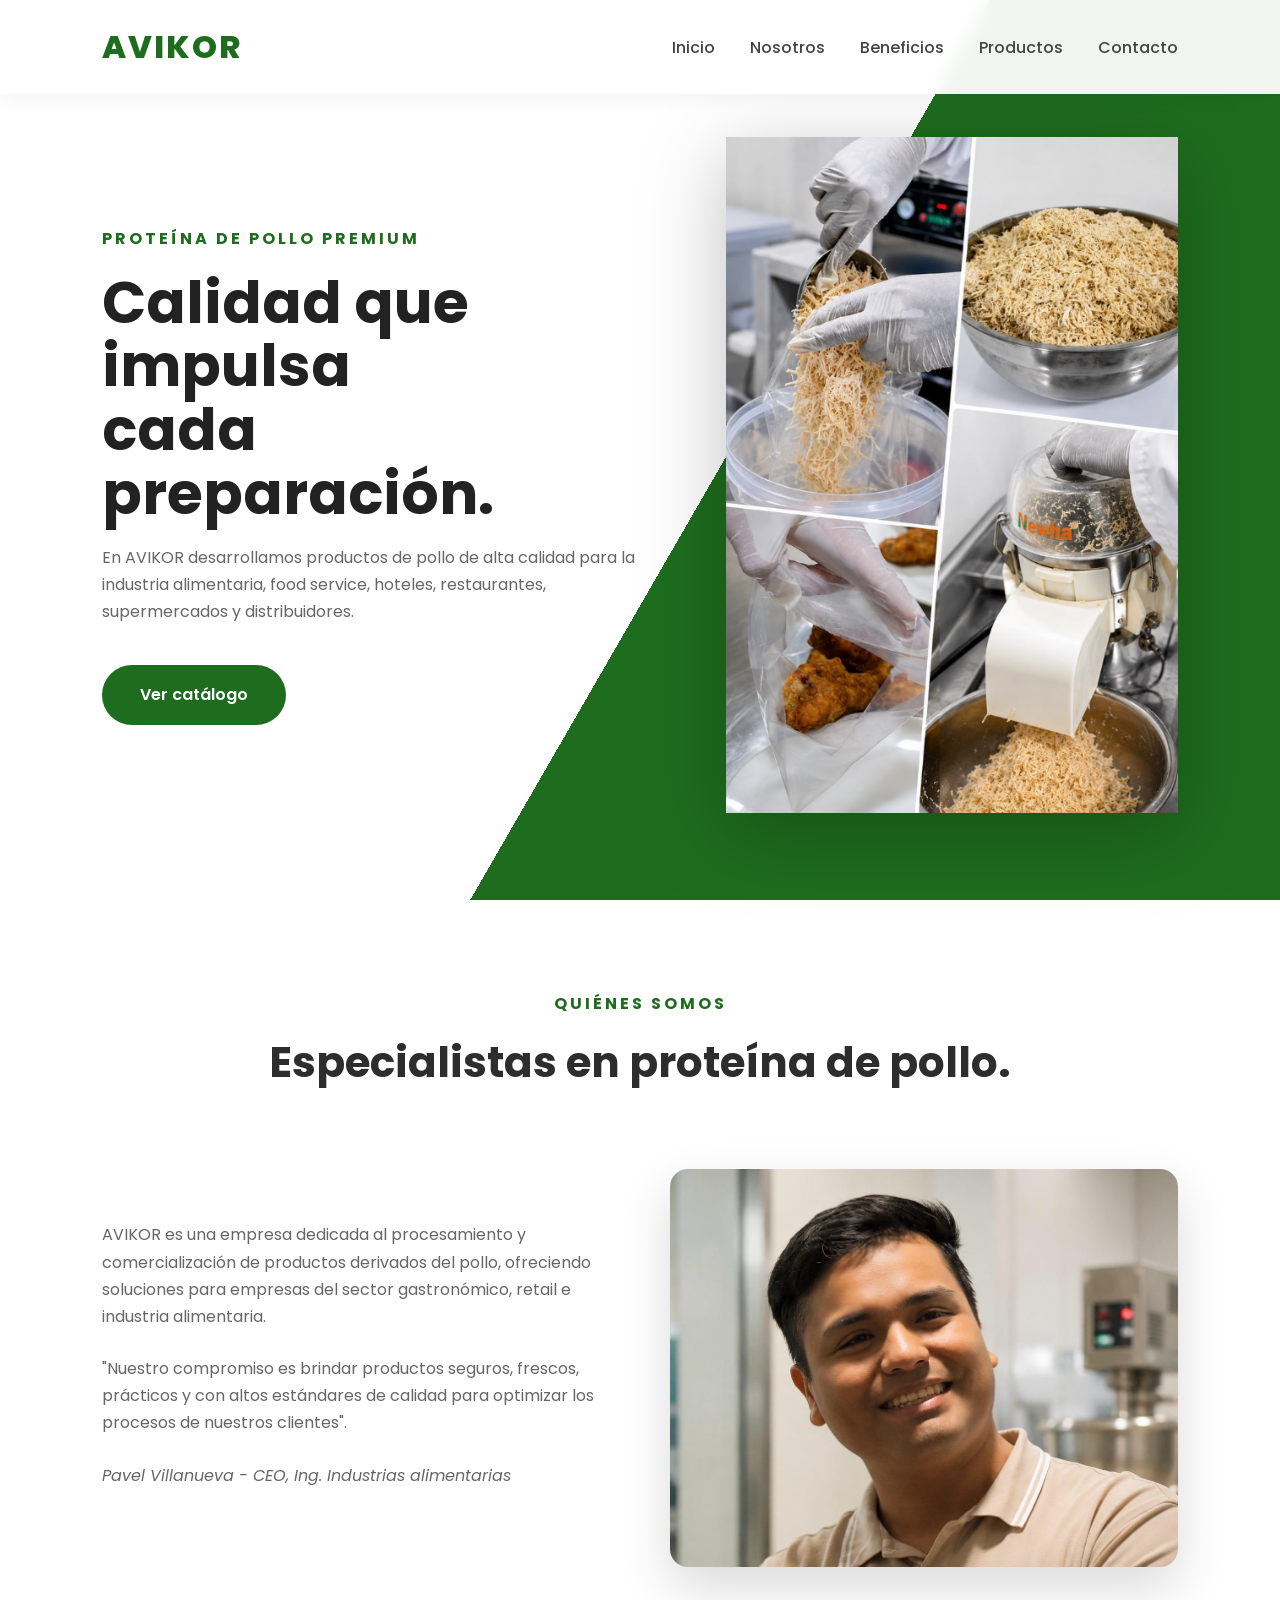
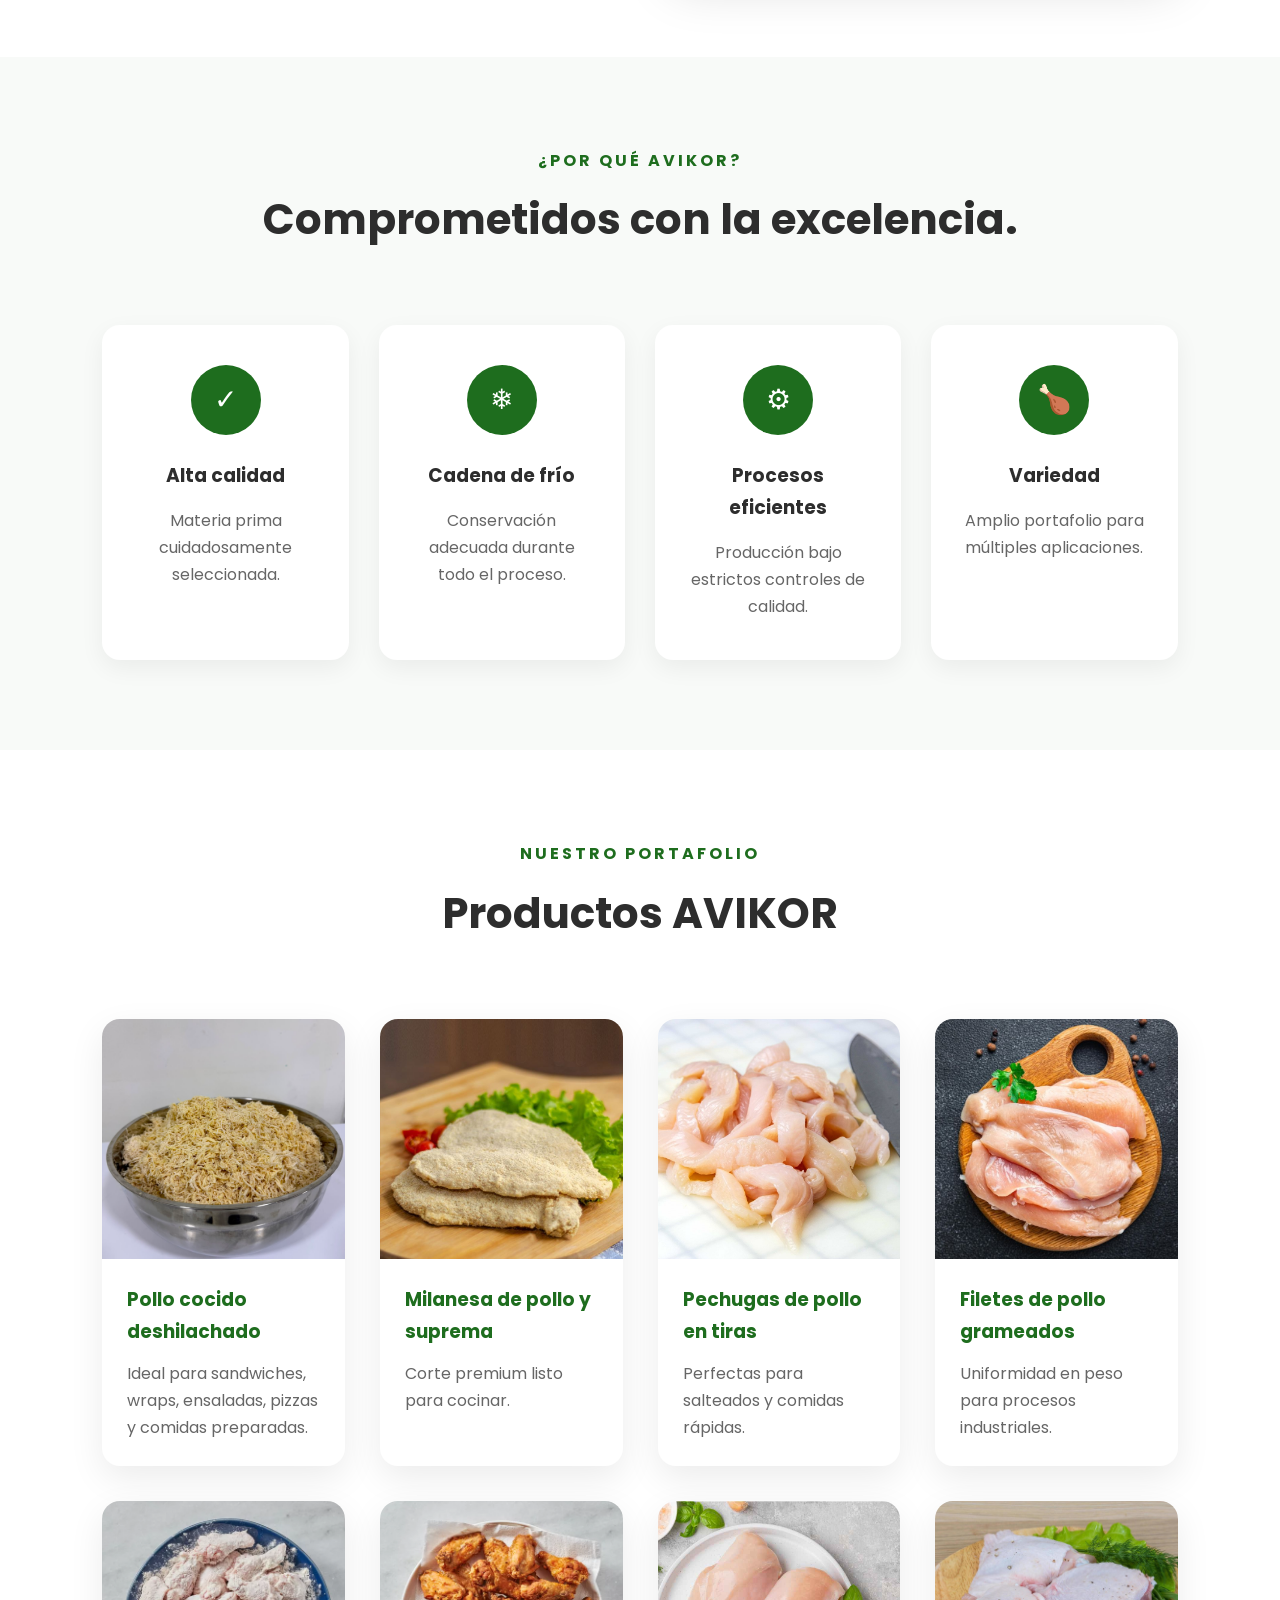
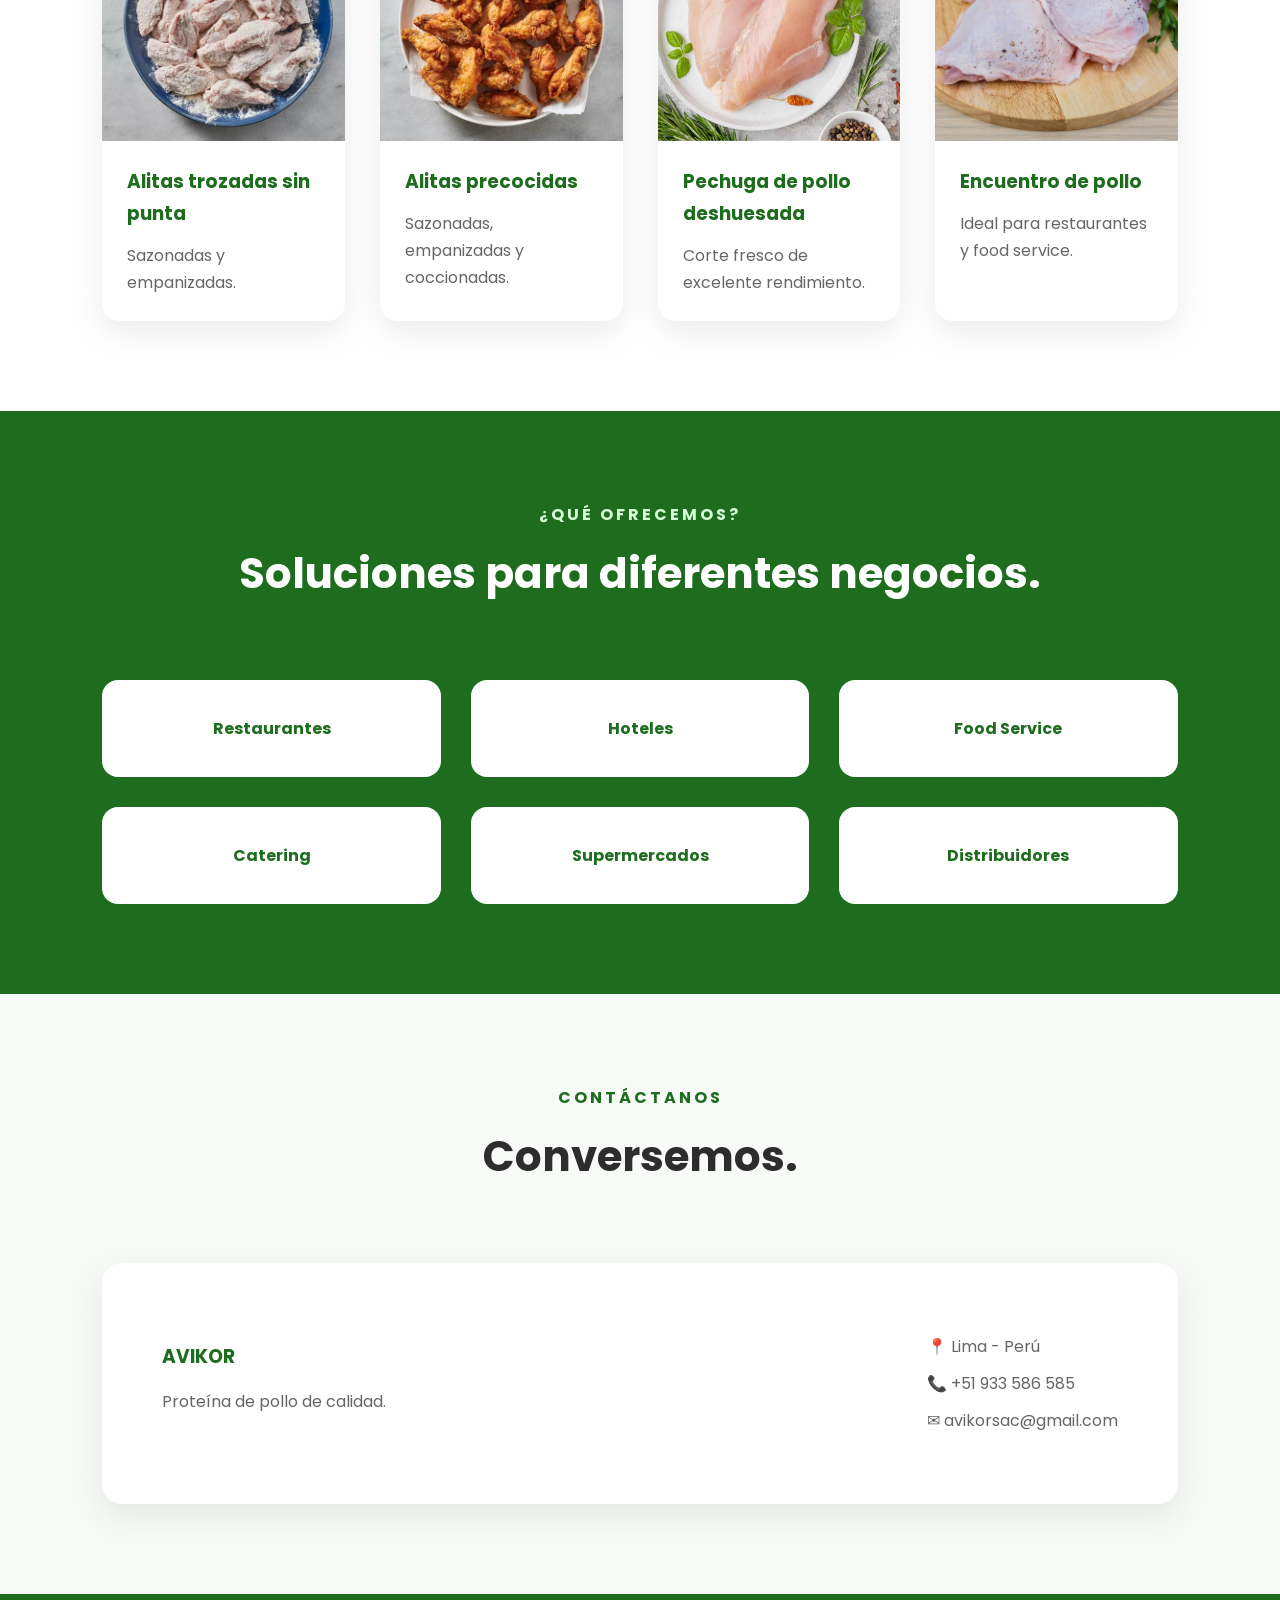
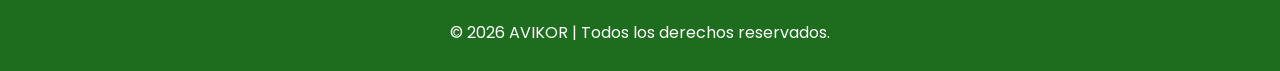
==== commit b40a06b7: "Add files via upload" ====
--- a/index.html
+++ b/index.html
@@ -7,7 +7,986 @@
     <title>AVIKOR | Catálogo Digital</title>
 
     <!-- CSS -->
-    <link rel="stylesheet" href="style.css">
+    <style>
+/* ==========================================
+   AVIKOR | CATÁLOGO DIGITAL
+========================================== */
+
+*{
+    margin:0;
+    padding:0;
+    box-sizing:border-box;
+}
+
+html{
+    scroll-behavior:smooth;
+}
+
+body{
+
+    font-family:'Poppins',sans-serif;
+    background:#ffffff;
+    color:#2d2d2d;
+    line-height:1.7;
+
+}
+
+
+
+/*================ HEADER =================*/
+
+header{
+
+    width:100%;
+    position:fixed;
+    top:0;
+    left:0;
+
+    display:flex;
+    justify-content:space-between;
+    align-items:center;
+
+    padding:20px 8%;
+
+    background:#ffffffee;
+    backdrop-filter:blur(10px);
+
+    z-index:999;
+
+    box-shadow:0 3px 20px rgba(0,0,0,.06);
+
+}
+
+.logo h2{
+
+    color:#1e6d1e;
+    font-size:32px;
+    font-weight:800;
+    letter-spacing:2px;
+
+}
+
+nav{
+
+    display:flex;
+    gap:35px;
+
+}
+
+nav a{
+
+    text-decoration:none;
+    color:#444;
+    font-weight:500;
+    transition:.3s;
+
+}
+
+nav a:hover{
+
+    color:#1e6d1e;
+
+}
+
+
+
+/*================ HERO =================*/
+
+.hero{
+
+    min-height:100vh;
+
+    display:flex;
+    align-items:center;
+    justify-content:space-between;
+
+    padding:120px 8% 70px;
+
+    background:linear-gradient(120deg,#ffffff 55%,#1e6d1e 45%);
+
+}
+
+.hero-text{
+
+    width:50%;
+
+}
+
+.hero-text span{
+
+    color:#1e6d1e;
+    font-weight:700;
+    letter-spacing:3px;
+
+}
+
+.hero-text h1{
+
+    margin:18px 0;
+
+    font-size:58px;
+    line-height:1.1;
+
+    color:#222;
+
+}
+
+.hero-text p{
+
+    max-width:600px;
+    color:#666;
+    margin-bottom:40px;
+
+}
+
+.btn{
+
+    display:inline-block;
+
+    padding:16px 38px;
+
+    background:#1e6d1e;
+    color:white;
+
+    border-radius:50px;
+
+    text-decoration:none;
+    font-weight:600;
+
+    transition:.35s;
+
+}
+
+.btn:hover{
+
+    transform:translateY(-4px);
+
+    background:#145114;
+
+    box-shadow:0 15px 35px rgba(30,109,30,.35);
+
+}
+
+.hero-image{
+
+    width:42%;
+    display:flex;
+    justify-content:center;
+
+}
+
+.hero-image img{
+
+    width:100%;
+    max-width:520px;
+
+    filter:drop-shadow(0 20px 40px rgba(0,0,0,.25));
+
+}
+
+
+
+/*================ SECTION =================*/
+
+section{
+
+    padding:90px 8%;
+
+}
+
+.section-title{
+
+    text-align:center;
+    margin-bottom:70px;
+
+}
+
+.section-title span{
+
+    color:#1e6d1e;
+
+    letter-spacing:3px;
+
+    font-weight:700;
+
+}
+
+.section-title h2{
+
+    font-size:42px;
+    margin-top:10px;
+
+}
+
+
+
+/*================ ABOUT =================*/
+
+.about-content{
+
+    display:grid;
+
+    grid-template-columns:1fr 1fr;
+
+    gap:60px;
+
+    align-items:center;
+
+}
+
+.about-content p{
+
+    margin-bottom:25px;
+    color:#666;
+
+}
+
+.about-image img{
+
+    width:100%;
+    border-radius:18px;
+
+    box-shadow:0 20px 50px rgba(0,0,0,.15);
+
+}
+
+
+
+/*================ BENEFITS =================*/
+
+.benefits{
+
+    background:#f8faf8;
+
+}
+
+.benefits-grid{
+
+    display:grid;
+
+    grid-template-columns:repeat(4,1fr);
+
+    gap:30px;
+
+}
+
+.benefit-card{
+
+    background:white;
+
+    padding:40px 30px;
+
+    border-radius:18px;
+
+    text-align:center;
+
+    transition:.35s;
+
+    box-shadow:0 8px 25px rgba(0,0,0,.06);
+
+}
+
+.benefit-card:hover{
+
+    transform:translateY(-12px);
+
+}
+
+.icon{
+
+    width:70px;
+    height:70px;
+
+    margin:auto;
+
+    background:#1e6d1e;
+
+    color:white;
+
+    border-radius:50%;
+
+    display:flex;
+    justify-content:center;
+    align-items:center;
+
+    font-size:28px;
+
+    margin-bottom:25px;
+
+}
+
+.benefit-card h3{
+
+    margin-bottom:15px;
+
+}
+
+.benefit-card p{
+
+    color:#666;
+
+}
+
+
+
+/*================ PRODUCTS =================*/
+
+.products{
+
+    background:white;
+
+}
+
+.products-grid{
+
+    display:grid;
+
+    grid-template-columns:repeat(4,1fr);
+
+    gap:35px;
+
+}
+
+.product-card{
+
+    overflow:hidden;
+
+    border-radius:18px;
+
+    background:white;
+
+    transition:.4s;
+
+    box-shadow:0 12px 35px rgba(0,0,0,.08);
+
+}
+
+.product-card:hover{
+
+    transform:translateY(-12px);
+
+}
+
+.product-card img{
+
+    width:100%;
+    height:240px;
+
+    object-fit:cover;
+
+}
+
+.product-info{
+
+    padding:25px;
+
+}
+
+.product-info h3{
+
+    color:#1e6d1e;
+    margin-bottom:12px;
+
+}
+
+.product-info p{
+
+    color:#666;
+
+}
+
+
+
+/*================ CLIENTS =================*/
+
+.clients{
+
+    background:#1e6d1e;
+    color:white;
+
+}
+
+.clients .section-title span{
+
+    color:#d7ffd7;
+
+}
+
+.clients .section-title h2{
+
+    color:white;
+
+}
+
+.clients-grid{
+
+    display:grid;
+
+    grid-template-columns:repeat(3,1fr);
+
+    gap:30px;
+
+}
+
+.clients-grid div{
+
+    background:white;
+
+    color:#1e6d1e;
+
+    font-weight:700;
+
+    text-align:center;
+
+    padding:35px;
+
+    border-radius:16px;
+
+    transition:.35s;
+
+}
+
+.clients-grid div:hover{
+
+    transform:scale(1.05);
+
+}
+
+
+
+/*================ CONTACT =================*/
+
+.contact{
+
+    background:#f8faf8;
+
+}
+
+.contact-box{
+
+    display:flex;
+
+    justify-content:space-between;
+
+    align-items:center;
+
+    padding:60px;
+
+    background:white;
+
+    border-radius:20px;
+
+    box-shadow:0 12px 35px rgba(0,0,0,.08);
+
+}
+
+.contact h3{
+
+    color:#1e6d1e;
+
+    margin-bottom:15px;
+
+}
+
+.contact p{
+
+    color:#666;
+    margin:10px 0;
+
+}
+
+
+
+/*================ FOOTER =================*/
+
+footer{
+
+    background:#1e6d1e;
+
+    color:white;
+
+    text-align:center;
+
+    padding:25px;
+
+}
+
+
+
+/*================ RESPONSIVE =================*/
+
+@media(max-width:1200px){
+
+.products-grid{
+
+grid-template-columns:repeat(2,1fr);
+
+}
+
+.benefits-grid{
+
+grid-template-columns:repeat(2,1fr);
+
+}
+
+}
+
+@media(max-width:900px){
+
+header{
+
+flex-direction:column;
+gap:15px;
+
+}
+
+.hero{
+
+flex-direction:column;
+
+background:white;
+
+text-align:center;
+
+}
+
+.hero-text{
+
+width:100%;
+
+}
+
+.hero-image{
+
+margin-top:60px;
+
+width:85%;
+
+}
+
+.about-content{
+
+grid-template-columns:1fr;
+
+}
+
+.contact-box{
+
+flex-direction:column;
+
+gap:40px;
+
+text-align:center;
+
+}
+
+.clients-grid{
+
+grid-template-columns:1fr;
+
+}
+
+}
+
+@media(max-width:700px){
+
+.products-grid{
+
+grid-template-columns:1fr;
+
+}
+
+.benefits-grid{
+
+grid-template-columns:1fr;
+
+}
+
+.hero-text h1{
+
+font-size:40px;
+
+}
+
+.section-title h2{
+
+font-size:32px;
+
+}
+
+nav{
+
+flex-wrap:wrap;
+
+justify-content:center;
+
+}
+
+}
+
+
+/* =========================================================
+   RESPONSIVE AVIKOR — MOBILE / TABLET OPTIMIZATION
+   ========================================================= */
+
+/* Prevent horizontal overflow caused by media/content */
+html, body {
+    width: 100%;
+    max-width: 100%;
+    overflow-x: hidden;
+}
+
+img {
+    max-width: 100%;
+    height: auto;
+    display: block;
+}
+
+/* Mobile menu button */
+.menu-toggle {
+    display: none;
+    width: 44px;
+    height: 44px;
+    padding: 9px;
+    border: 0;
+    border-radius: 10px;
+    background: transparent;
+    cursor: pointer;
+    flex-shrink: 0;
+}
+
+.menu-toggle span {
+    display: block;
+    width: 100%;
+    height: 3px;
+    margin: 5px 0;
+    border-radius: 3px;
+    background: #1e6d1e;
+    transition: transform .25s ease, opacity .25s ease;
+}
+
+.menu-toggle.active span:nth-child(1) {
+    transform: translateY(8px) rotate(45deg);
+}
+
+.menu-toggle.active span:nth-child(2) {
+    opacity: 0;
+}
+
+.menu-toggle.active span:nth-child(3) {
+    transform: translateY(-8px) rotate(-45deg);
+}
+
+/* Large tablets / small laptops */
+@media (max-width: 1100px) {
+    header {
+        padding: 17px 5%;
+    }
+
+    nav {
+        gap: 22px;
+    }
+
+    .hero {
+        padding-left: 5%;
+        padding-right: 5%;
+    }
+
+    section {
+        padding-left: 5%;
+        padding-right: 5%;
+    }
+
+    .hero-text h1 {
+        font-size: clamp(44px, 5vw, 58px);
+    }
+
+    .products-grid {
+        grid-template-columns: repeat(2, minmax(0, 1fr));
+    }
+
+    .benefits-grid {
+        grid-template-columns: repeat(2, minmax(0, 1fr));
+    }
+}
+
+/* Tablet */
+@media (max-width: 900px) {
+    header {
+        min-height: 74px;
+        padding: 14px 5%;
+    }
+
+    header .logo h2 {
+        font-size: 28px;
+    }
+
+    .hero {
+        min-height: auto;
+        padding-top: 125px;
+        padding-bottom: 70px;
+        gap: 25px;
+        background: #fff;
+    }
+
+    .hero-text,
+    .hero-image {
+        width: 100%;
+    }
+
+    .hero-text {
+        text-align: center;
+    }
+
+    .hero-text p {
+        margin-left: auto;
+        margin-right: auto;
+    }
+
+    .hero-image {
+        margin-top: 15px;
+    }
+
+    .hero-image img {
+        width: min(85%, 520px);
+        margin: 0 auto;
+    }
+
+    .about-content {
+        gap: 40px;
+    }
+
+    .contact-box {
+        padding: 45px;
+        gap: 30px;
+    }
+}
+
+/* Phones */
+@media (max-width: 700px) {
+    header {
+        flex-direction: row;
+        justify-content: space-between;
+        align-items: center;
+        padding: 12px 20px;
+    }
+
+    header .logo h2 {
+        font-size: 25px;
+        letter-spacing: 1.5px;
+    }
+
+    .menu-toggle {
+        display: block;
+    }
+
+    header nav {
+        position: absolute;
+        top: 100%;
+        left: 0;
+        width: 100%;
+        display: flex;
+        flex-direction: column;
+        align-items: stretch;
+        gap: 0;
+        padding: 8px 20px 14px;
+        background: rgba(255, 255, 255, .98);
+        backdrop-filter: blur(12px);
+        box-shadow: 0 12px 25px rgba(0,0,0,.08);
+        transform: translateY(-10px);
+        opacity: 0;
+        visibility: hidden;
+        pointer-events: none;
+        transition: opacity .25s ease, transform .25s ease, visibility .25s ease;
+    }
+
+    header nav.active {
+        transform: translateY(0);
+        opacity: 1;
+        visibility: visible;
+        pointer-events: auto;
+    }
+
+    header nav a {
+        width: 100%;
+        padding: 13px 5px;
+        text-align: center;
+        border-bottom: 1px solid #edf1ed;
+    }
+
+    header nav a:last-child {
+        border-bottom: 0;
+    }
+
+    section {
+        padding: 65px 20px;
+    }
+
+    .hero {
+        padding: 110px 20px 55px;
+        gap: 10px;
+    }
+
+    .hero-text span {
+        display: block;
+        font-size: 12px;
+        line-height: 1.5;
+        letter-spacing: 1.8px;
+    }
+
+    .hero-text h1 {
+        font-size: clamp(34px, 9vw, 44px);
+        line-height: 1.12;
+        margin: 14px 0 18px;
+    }
+
+    .hero-text p {
+        font-size: 14px;
+        line-height: 1.65;
+        margin-bottom: 28px;
+    }
+
+    .btn {
+        width: 100%;
+        max-width: 280px;
+        padding: 14px 25px;
+        text-align: center;
+    }
+
+    .hero-image {
+        width: 100%;
+        margin-top: 30px;
+    }
+
+    .hero-image img {
+        width: 100%;
+        max-width: 430px;
+    }
+
+    .section-title {
+        margin-bottom: 40px;
+    }
+
+    .section-title span {
+        font-size: 12px;
+        letter-spacing: 1.8px;
+    }
+
+    .section-title h2 {
+        font-size: clamp(27px, 7vw, 34px);
+        line-height: 1.2;
+    }
+
+    .about-content {
+        grid-template-columns: 1fr;
+        gap: 30px;
+    }
+
+    .about-content p {
+        font-size: 14px;
+        margin-bottom: 18px;
+    }
+
+    .about-image img {
+        border-radius: 14px;
+    }
+
+    .benefits-grid,
+    .products-grid,
+    .clients-grid {
+        grid-template-columns: 1fr;
+        gap: 20px;
+    }
+
+    .benefit-card {
+        padding: 30px 22px;
+    }
+
+    .product-card img {
+        height: 230px;
+    }
+
+    .product-info {
+        padding: 20px;
+    }
+
+    .product-info h3 {
+        font-size: 18px;
+    }
+
+    .product-info p,
+    .benefit-card p {
+        font-size: 14px;
+    }
+
+    .clients-grid div {
+        padding: 24px 18px;
+    }
+
+    .contact-box {
+        flex-direction: column;
+        align-items: stretch;
+        text-align: center;
+        padding: 30px 20px;
+        gap: 25px;
+    }
+
+    .contact p {
+        font-size: 14px;
+        overflow-wrap: anywhere;
+    }
+
+    footer {
+        padding: 20px 15px;
+        font-size: 12px;
+    }
+}
+
+/* Very small phones */
+@media (max-width: 380px) {
+    header {
+        padding-left: 15px;
+        padding-right: 15px;
+    }
+
+    section {
+        padding-left: 15px;
+        padding-right: 15px;
+    }
+
+    .hero {
+        padding-left: 15px;
+        padding-right: 15px;
+    }
+
+    .hero-text h1 {
+        font-size: 32px;
+    }
+
+    .section-title h2 {
+        font-size: 27px;
+    }
+
+    .product-card img {
+        height: 200px;
+    }
+}
+
+/* Respect reduced-motion accessibility preference */
+@media (prefers-reduced-motion: reduce) {
+    html {
+        scroll-behavior: auto;
+    }
+
+    *,
+    *::before,
+    *::after {
+        transition: none !important;
+        animation: none !important;
+    }
+}
+
+</style>
 
     <!-- Google Fonts -->
     <link rel="preconnect" href="https://fonts.googleapis.com">
@@ -75,7 +1054,7 @@
         <div class="hero-image">
 
             <!-- Reemplazar por imagen -->
-            <img src="images/collage.png" alt="Productos AVIKOR">
+            <img src="[data-uri]